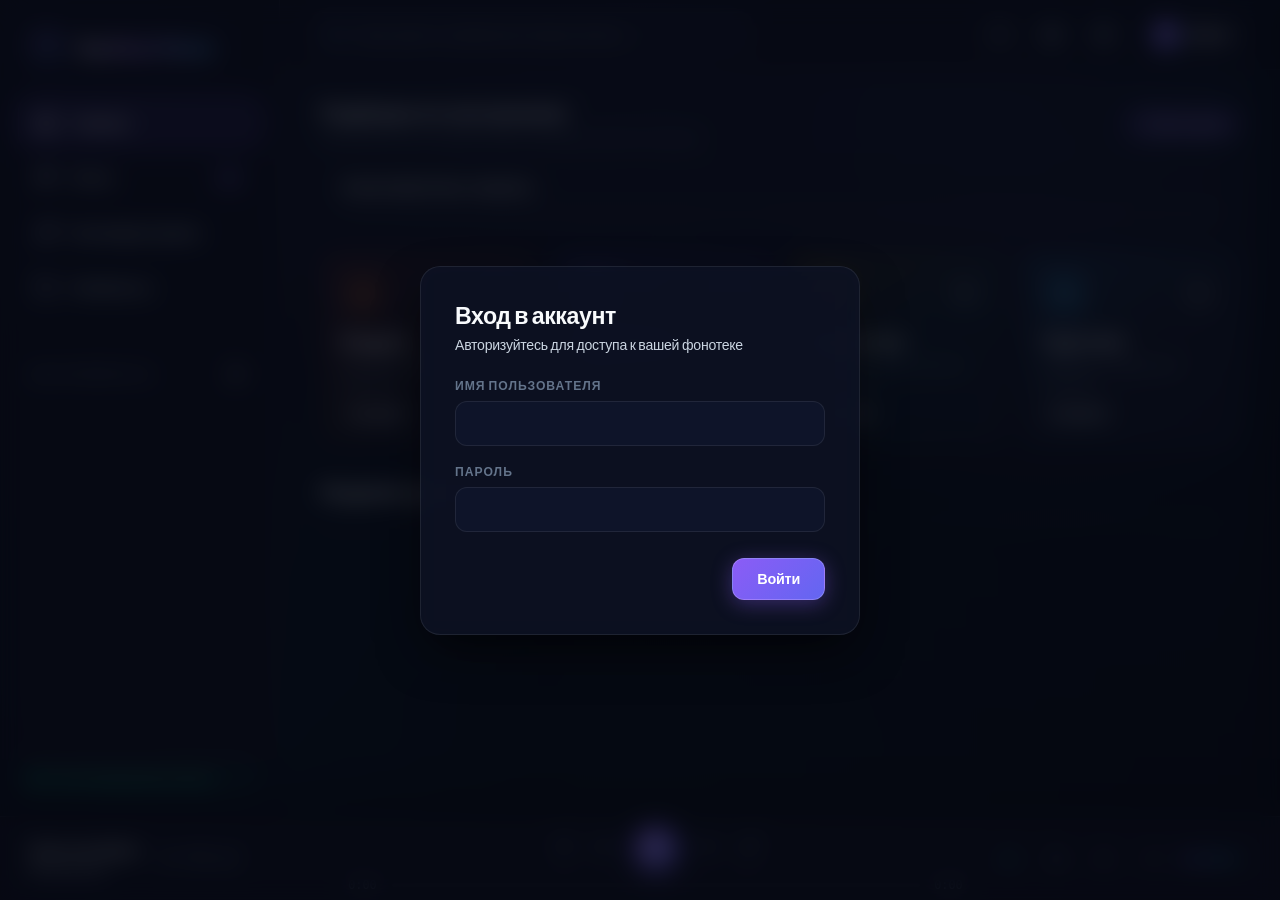
==== frontend/index.html @ d901597f "feat: initial commit for Sentinel Music Server" ====
<!DOCTYPE html>
<html lang="ru">
<head>
  <meta charset="UTF-8">
  <meta name="viewport" content="width=device-width, initial-scale=1.0">
  <title>Sentinel Music — Фонотека и Поток</title>
  <link rel="icon" type="image/svg+xml" href="img/logo.svg">
  
  <!-- Шрифт Outfit и модульные стили Sentinel Design System -->
  <link rel="stylesheet" href="libs/outfit/outfit.css">
  <link rel="stylesheet" href="styles/variables.css">
  <link rel="stylesheet" href="styles/layout.css?v=1.6.1">
  <link rel="stylesheet" href="styles/header.css">
  <link rel="stylesheet" href="styles/sidebar.css?v=1.6.2">
  <link rel="stylesheet" href="styles/stream.css?v=1.6.6">
  <link rel="stylesheet" href="styles/tracklist.css?v=1.6.3">
  <link rel="stylesheet" href="styles/player.css?v=1.6.9">
  <link rel="stylesheet" href="styles/lyrics.css?v=1.6.1">
  <link rel="stylesheet" href="styles/queue.css">
  <link rel="stylesheet" href="styles/modals.css?v=1.6.9">
  <link rel="stylesheet" href="styles/track-versions.css">
  <link rel="stylesheet" href="styles/upload-modal.css">
  <link rel="stylesheet" href="styles/duplicates.css?v=1.6.2">
  <link rel="stylesheet" href="styles/notifications.css">
  <link rel="stylesheet" href="styles/expanded-player.css?v=1.6.9">
  <link rel="stylesheet" href="styles/equalizer.css?v=1.6.8">
  <link rel="stylesheet" href="styles/toast.css">
</head>
<body>

  <!-- Корневая точка монтирования модульного интерфейса Sentinel Music -->
  <div id="app"></div>

  <!-- Модульный загрузчик приложения -->
  <script type="module" src="js/app.js?v=1.6.9"></script>
</body>
</html>
---- frontend/libs/outfit/outfit.css ----
/* latin-ext */
@font-face {
  font-family: 'Outfit';
  font-style: normal;
  font-weight: 300;
  font-display: swap;
  src: url(./fonts/QGYvz_MVcBeNP4NJuktqQ4E.woff2) format('woff2');
  unicode-range: U+0100-02BA, U+02BD-02C5, U+02C7-02CC, U+02CE-02D7, U+02DD-02FF, U+0304, U+0308, U+0329, U+1D00-1DBF, U+1E00-1E9F, U+1EF2-1EFF, U+2020, U+20A0-20AB, U+20AD-20C0, U+2113, U+2C60-2C7F, U+A720-A7FF;
}
/* latin */
@font-face {
  font-family: 'Outfit';
  font-style: normal;
  font-weight: 300;
  font-display: swap;
  src: url(./fonts/QGYvz_MVcBeNP4NJtEtq.woff2) format('woff2');
  unicode-range: U+0000-00FF, U+0131, U+0152-0153, U+02BB-02BC, U+02C6, U+02DA, U+02DC, U+0304, U+0308, U+0329, U+2000-206F, U+20AC, U+2122, U+2191, U+2193, U+2212, U+2215, U+FEFF, U+FFFD;
}
/* latin-ext */
@font-face {
  font-family: 'Outfit';
  font-style: normal;
  font-weight: 400;
  font-display: swap;
  src: url(./fonts/QGYvz_MVcBeNP4NJuktqQ4E.woff2) format('woff2');
  unicode-range: U+0100-02BA, U+02BD-02C5, U+02C7-02CC, U+02CE-02D7, U+02DD-02FF, U+0304, U+0308, U+0329, U+1D00-1DBF, U+1E00-1E9F, U+1EF2-1EFF, U+2020, U+20A0-20AB, U+20AD-20C0, U+2113, U+2C60-2C7F, U+A720-A7FF;
}
/* latin */
@font-face {
  font-family: 'Outfit';
  font-style: normal;
  font-weight: 400;
  font-display: swap;
  src: url(./fonts/QGYvz_MVcBeNP4NJtEtq.woff2) format('woff2');
  unicode-range: U+0000-00FF, U+0131, U+0152-0153, U+02BB-02BC, U+02C6, U+02DA, U+02DC, U+0304, U+0308, U+0329, U+2000-206F, U+20AC, U+2122, U+2191, U+2193, U+2212, U+2215, U+FEFF, U+FFFD;
}
/* latin-ext */
@font-face {
  font-family: 'Outfit';
  font-style: normal;
  font-weight: 500;
  font-display: swap;
  src: url(./fonts/QGYvz_MVcBeNP4NJuktqQ4E.woff2) format('woff2');
  unicode-range: U+0100-02BA, U+02BD-02C5, U+02C7-02CC, U+02CE-02D7, U+02DD-02FF, U+0304, U+0308, U+0329, U+1D00-1DBF, U+1E00-1E9F, U+1EF2-1EFF, U+2020, U+20A0-20AB, U+20AD-20C0, U+2113, U+2C60-2C7F, U+A720-A7FF;
}
/* latin */
@font-face {
  font-family: 'Outfit';
  font-style: normal;
  font-weight: 500;
  font-display: swap;
  src: url(./fonts/QGYvz_MVcBeNP4NJtEtq.woff2) format('woff2');
  unicode-range: U+0000-00FF, U+0131, U+0152-0153, U+02BB-02BC, U+02C6, U+02DA, U+02DC, U+0304, U+0308, U+0329, U+2000-206F, U+20AC, U+2122, U+2191, U+2193, U+2212, U+2215, U+FEFF, U+FFFD;
}
/* latin-ext */
@font-face {
  font-family: 'Outfit';
  font-style: normal;
  font-weight: 600;
  font-display: swap;
  src: url(./fonts/QGYvz_MVcBeNP4NJuktqQ4E.woff2) format('woff2');
  unicode-range: U+0100-02BA, U+02BD-02C5, U+02C7-02CC, U+02CE-02D7, U+02DD-02FF, U+0304, U+0308, U+0329, U+1D00-1DBF, U+1E00-1E9F, U+1EF2-1EFF, U+2020, U+20A0-20AB, U+20AD-20C0, U+2113, U+2C60-2C7F, U+A720-A7FF;
}
/* latin */
@font-face {
  font-family: 'Outfit';
  font-style: normal;
  font-weight: 600;
  font-display: swap;
  src: url(./fonts/QGYvz_MVcBeNP4NJtEtq.woff2) format('woff2');
  unicode-range: U+0000-00FF, U+0131, U+0152-0153, U+02BB-02BC, U+02C6, U+02DA, U+02DC, U+0304, U+0308, U+0329, U+2000-206F, U+20AC, U+2122, U+2191, U+2193, U+2212, U+2215, U+FEFF, U+FFFD;
}
/* latin-ext */
@font-face {
  font-family: 'Outfit';
  font-style: normal;
  font-weight: 700;
  font-display: swap;
  src: url(./fonts/QGYvz_MVcBeNP4NJuktqQ4E.woff2) format('woff2');
  unicode-range: U+0100-02BA, U+02BD-02C5, U+02C7-02CC, U+02CE-02D7, U+02DD-02FF, U+0304, U+0308, U+0329, U+1D00-1DBF, U+1E00-1E9F, U+1EF2-1EFF, U+2020, U+20A0-20AB, U+20AD-20C0, U+2113, U+2C60-2C7F, U+A720-A7FF;
}
/* latin */
@font-face {
  font-family: 'Outfit';
  font-style: normal;
  font-weight: 700;
  font-display: swap;
  src: url(./fonts/QGYvz_MVcBeNP4NJtEtq.woff2) format('woff2');
  unicode-range: U+0000-00FF, U+0131, U+0152-0153, U+02BB-02BC, U+02C6, U+02DA, U+02DC, U+0304, U+0308, U+0329, U+2000-206F, U+20AC, U+2122, U+2191, U+2193, U+2212, U+2215, U+FEFF, U+FFFD;
}
---- frontend/styles/variables.css ----
/* Sentinel Design System (Deep Space Stealth Cyberpunk v2) Tokens */
:root {
  color-scheme: dark;

  /* Основная космическая палитра */
  --bg-main: #060812;
  --bg-sidebar: rgba(10, 13, 26, 0.75);
  --bg-card: rgba(15, 20, 38, 0.55);
  --bg-card-hover: rgba(22, 29, 54, 0.7);
  --bg-player: rgba(10, 13, 26, 0.90);
  --bg-input: rgba(18, 24, 46, 0.65);
  --bg-input-focus: rgba(24, 32, 62, 0.85);
  --bg-glass-overlay: rgba(6, 8, 18, 0.75);

  /* Границы и разделители */
  --border-color: rgba(255, 255, 255, 0.08);
  --border-subtle: rgba(255, 255, 255, 0.04);
  --border-highlight: rgba(139, 92, 246, 0.45);
  --border-cyan: rgba(6, 182, 212, 0.4);
  --border-emerald: rgba(16, 185, 129, 0.4);

  /* Текстовая иерархия */
  --text-primary: #f8fafc;
  --text-secondary: #cbd5e1;
  --text-muted: #64748b;
  --text-dim: #475569;

  /* Неоновые фирменные акценты Sentinel */
  --primary: #8b5cf6;                     /* Электрический неоновый фиолетовый */
  --primary-hover: #a78bfa;
  --primary-active: #7c3aed;
  --primary-glow: rgba(139, 92, 246, 0.35);
  --primary-gradient: linear-gradient(135deg, #8b5cf6 0%, #6366f1 100%);
  --primary-gradient-hover: linear-gradient(135deg, #a78bfa 0%, #818cf8 100%);

  --accent-cyan: #06b6d4;                 /* Неоновый циановый */
  --accent-cyan-hover: #22d3ee;
  --accent-cyan-glow: rgba(6, 182, 212, 0.3);

  --accent-green: #10b981;                /* Изумрудный зеленый */
  --accent-green-hover: #34d399;
  --accent-green-glow: rgba(16, 185, 129, 0.25);

  --accent-rose: #f43f5e;                 /* Яркая неоновая роза */
  --accent-rose-hover: #fb7185;
  --accent-rose-glow: rgba(244, 63, 94, 0.3);

  /* Специфичные акценты для аудио-компонентов */
  --accent-stream-pink: #c084fc;
  --accent-stream-purple: #7c3aed;
  --accent-stream-cyan: #06b6d4;
  --badge-flac: #10b981;
  --like-color: #f43f5e;

  /* Шрифты и типографика */
  --font-family: 'Outfit', -apple-system, BlinkMacSystemFont, 'Segoe UI', Roboto, sans-serif;
  --font-mono: 'JetBrains Mono', 'Fira Code', 'Consolas', monospace;
  --tracking-tighter: -0.035em;
  --tracking-tight: -0.018em;
  --tracking-normal: 0.01em;

  /* Радиусы скругления */
  --radius-xl: 20px;
  --radius-lg: 16px;
  --radius-md: 12px;
  --radius-sm: 8px;
  --radius-pill: 9999px;

  /* Фильтры и эффекты Glassmorphism */
  --blur-glass: blur(8px);
  --blur-modal: blur(12px);

  /* Анимации и переходы */
  --transition-fast: 0.15s cubic-bezier(0.16, 1, 0.3, 1);
  --transition-normal: 0.3s cubic-bezier(0.16, 1, 0.3, 1);
  --transition-premium: 0.5s cubic-bezier(0.16, 1, 0.3, 1);
  --transition-elastic: 0.45s cubic-bezier(0.34, 1.56, 0.64, 1);

  /* Свечения и тени */
  --shadow-glow: 0 0 30px rgba(139, 92, 246, 0.25);
  --shadow-cyan-glow: 0 0 30px rgba(6, 182, 212, 0.2);
  --shadow-card: 0 20px 50px -10px rgba(0, 0, 0, 0.7);
  --shadow-card-hover: 0 24px 60px -12px rgba(139, 92, 246, 0.18);
  --shadow-neon-green: 0 0 22px rgba(16, 185, 129, 0.25);
  --shadow-neon-rose: 0 0 22px rgba(244, 63, 94, 0.25);

  /* Векторная система иконок (SVG Icon Tokens) */
  --icon-size-sm: 14px;
  --icon-size-md: 18px;
  --icon-size-lg: 24px;
}

/* Базовые правила для масштабируемых SVG-иконок */
.svg-icon {
  display: inline-block;
  width: 1.15em;
  height: 1.15em;
  vertical-align: -0.18em;
  stroke-width: 2;
  stroke: currentColor;
  fill: none;
  stroke-linecap: round;
  stroke-linejoin: round;
  flex-shrink: 0;
  transition: transform var(--transition-fast), stroke var(--transition-fast), fill var(--transition-fast);
}

.svg-icon.icon-heartFilled,
.svg-icon.icon-liked {
  fill: var(--accent-rose);
  stroke: var(--accent-rose);
}

.svg-icon.icon-danger {
  color: var(--accent-rose);
}

.svg-icon.icon-success {
  color: var(--accent-green);
}

.svg-icon.icon-spin {
  animation: iconSpin 0.9s linear infinite;
}

@keyframes iconSpin {
  from { transform: rotate(0deg); }
  to   { transform: rotate(360deg); }
}
---- frontend/styles/layout.css ----
/* Sentinel Design System — Макет приложения и базовые стили */
* {
  box-sizing: border-box;
  margin: 0;
  padding: 0;
  font-family: var(--font-family);
  -webkit-font-smoothing: antialiased;
  -moz-osx-font-smoothing: grayscale;
}

body {
  background-color: var(--bg-main);
  background-image: 
    radial-gradient(at 0% 0%, rgba(15, 23, 42, 0.9) 0%, transparent 60%),
    radial-gradient(at 50% 0%, rgba(139, 92, 246, 0.08) 0%, transparent 50%),
    radial-gradient(at 100% 0%, rgba(6, 182, 212, 0.06) 0%, transparent 60%),
    radial-gradient(at 50% 100%, rgba(16, 185, 129, 0.04) 0%, transparent 60%);
  background-attachment: fixed;
  color: var(--text-primary);
  height: 100vh;
  display: flex;
  flex-direction: column;
  overflow: hidden;
  user-select: none;
  position: relative;
}

/* Static subtle background glow pseudo-elements (Zero-animation, high performance) */
body::before {
  content: '';
  position: fixed;
  top: -15%;
  right: -10%;
  width: 700px;
  height: 700px;
  background: radial-gradient(circle, rgba(139, 92, 246, 0.08) 0%, transparent 70%);
  z-index: 0;
  pointer-events: none;
}

body::after {
  content: '';
  position: fixed;
  bottom: -15%;
  left: -10%;
  width: 700px;
  height: 700px;
  background: radial-gradient(circle, rgba(6, 182, 212, 0.06) 0%, transparent 70%);
  z-index: 0;
  pointer-events: none;
}

.app-container {
  display: flex;
  flex: 1;
  height: calc(100vh - 84px);
  overflow: hidden;
  position: relative;
  z-index: 2;
}

/* Главная рабочая область */
.main-view {
  flex: 1;
  display: flex;
  flex-direction: column;
  background: transparent;
  overflow: hidden;
  position: relative;
}

/* Прокручиваемый контент страниц */
.content-scrollable {
  flex: 1;
  overflow-y: auto;
  padding: 30px 40px 40px;
  scroll-behavior: smooth;
}

/* Custom Cyberpunk Scrollbars */
::-webkit-scrollbar {
  width: 6px;
  height: 6px;
}

::-webkit-scrollbar-track {
  background: rgba(6, 8, 18, 0.4);
  border-radius: var(--radius-pill);
}

::-webkit-scrollbar-thumb {
  background: rgba(255, 255, 255, 0.12);
  border-radius: var(--radius-pill);
  transition: background 0.25s ease;
}

::-webkit-scrollbar-thumb:hover {
  background: rgba(139, 92, 246, 0.45);
}
---- frontend/styles/header.css ----
/* Sentinel Design System — Верхняя панель (Header), поиск и профиль */

.top-header {
  height: 70px;
  padding: 0 32px;
  display: flex;
  justify-content: space-between;
  align-items: center;
  border-bottom: 1px solid var(--border-color);
  background: var(--bg-sidebar);
  backdrop-filter: var(--blur-modal);
  -webkit-backdrop-filter: var(--blur-modal);
  z-index: 10;
}

.search-container {
  position: relative;
  width: 440px;
}

.search-input {
  width: 100%;
  padding: 12px 42px 12px 44px;
  background: var(--bg-input);
  border: 1px solid var(--border-color);
  border-radius: var(--radius-md);
  color: var(--text-primary);
  font-size: 0.92rem;
  letter-spacing: var(--tracking-tight);
  outline: none;
  transition: all var(--transition-normal);
}

.search-input:focus {
  background: var(--bg-input-focus);
  border-color: var(--primary);
  box-shadow: 0 0 20px var(--primary-glow);
}

.search-icon {
  position: absolute;
  left: 15px;
  top: 50%;
  transform: translateY(-50%);
  color: var(--text-muted);
  pointer-events: none;
  display: flex;
  align-items: center;
  justify-content: center;
}

.search-clear {
  position: absolute;
  right: 14px;
  top: 50%;
  transform: translateY(-50%);
  background: none;
  border: none;
  color: var(--text-muted);
  cursor: pointer;
  display: flex;
  align-items: center;
  justify-content: center;
  padding: 4px;
  border-radius: var(--radius-sm);
  transition: color var(--transition-fast);
}

.search-clear:hover {
  color: var(--text-primary);
}

/* Профиль и действия в шапке */
.header-actions {
  display: flex;
  align-items: center;
  gap: 14px;
}

.user-badge {
  display: flex;
  align-items: center;
  gap: 10px;
  padding: 7px 16px;
  background: var(--bg-card);
  backdrop-filter: var(--blur-glass);
  -webkit-backdrop-filter: var(--blur-glass);
  border: 1px solid var(--border-color);
  border-radius: var(--radius-pill);
  cursor: pointer;
  font-size: 0.88rem;
  font-weight: 600;
  color: var(--text-primary);
  letter-spacing: var(--tracking-tight);
  transition: all var(--transition-fast);
}

.user-badge:hover {
  background: var(--bg-card-hover);
  border-color: var(--border-highlight);
  box-shadow: 0 0 16px var(--primary-glow);
  transform: translateY(-1px);
}

.user-avatar {
  width: 26px;
  height: 26px;
  border-radius: 50%;
  background: var(--primary-gradient);
  color: #ffffff;
  display: flex;
  align-items: center;
  justify-content: center;
  font-weight: 700;
  font-size: 0.78rem;
  box-shadow: 0 0 12px var(--primary-glow);
}

.settings-btn {
  background: var(--bg-card);
  border: 1px solid var(--border-color);
  border-radius: var(--radius-pill);
  width: 38px;
  height: 38px;
  display: flex;
  align-items: center;
  justify-content: center;
  cursor: pointer;
  color: var(--text-secondary);
  transition: all var(--transition-fast);
}

.settings-btn:hover {
  background: var(--bg-card-hover);
  color: #fff;
  border-color: var(--border-highlight);
  box-shadow: 0 0 16px var(--primary-glow);
  transform: translateY(-1px);
}

.settings-btn.active {
  color: #1db954;
  border-color: rgba(29, 185, 84, 0.45);
  box-shadow: 0 0 12px rgba(29, 185, 84, 0.35);
}
---- frontend/styles/sidebar.css ----
/* Sentinel Design System — Боковая панель навигации */
.sidebar {
  width: 280px;
  background: var(--bg-sidebar);
  border-right: 1px solid var(--border-color);
  backdrop-filter: var(--blur-modal);
  -webkit-backdrop-filter: var(--blur-modal);
  display: flex;
  flex-direction: column;
  padding: 28px 18px 20px;
  user-select: none;
  position: relative;
  z-index: 10;
}

.sidebar::before {
  content: '';
  position: absolute;
  top: 0;
  right: 0;
  width: 1px;
  height: 100%;
  background: linear-gradient(to bottom, transparent 0%, var(--border-highlight) 35%, var(--border-cyan) 70%, transparent 100%);
  opacity: 0.6;
  pointer-events: none;
}

/* Логотип Sentinel */
.brand-logo {
  display: flex;
  align-items: center;
  gap: 12px;
  padding: 0 10px 32px;
  cursor: pointer;
}

.brand-logo-img {
  width: 38px;
  height: 38px;
  filter: drop-shadow(0 2px 10px rgba(124, 58, 237, 0.45));
  transition: transform var(--transition-elastic);
}

.brand-logo:hover .brand-logo-img {
  transform: rotate(12deg) scale(1.08);
}

.brand-title {
  font-size: 1.25rem;
  font-weight: 800;
  letter-spacing: 0.5px;
  background: linear-gradient(
    90deg,
    #ffffff 0%,
    #c084fc 40%,
    #38bdf8 100%
  );
  color: transparent !important;
  -webkit-background-clip: text !important;
  background-clip: text !important;
  -webkit-text-fill-color: transparent !important;
  filter: drop-shadow(0 0 12px rgba(139, 92, 246, 0.4));
  display: inline-block;
}

.brand-title span {
  font-weight: 700;
}

/* Навигационное меню */
.nav-group {
  display: flex;
  flex-direction: column;
  gap: 6px;
}

.nav-item {
  display: flex;
  align-items: center;
  gap: 14px;
  padding: 12px 16px;
  border-radius: var(--radius-md);
  color: var(--text-secondary);
  font-size: 0.93rem;
  font-weight: 600;
  cursor: pointer;
  transition: all var(--transition-fast);
  text-decoration: none;
  position: relative;
  letter-spacing: var(--tracking-tight);
  border: 1px solid transparent;
}

.nav-item:hover {
  color: var(--text-primary);
  background-color: rgba(255, 255, 255, 0.04);
  border-color: var(--border-subtle);
  transform: translateX(2px);
}

.nav-item.active {
  color: #ffffff;
  background: rgba(139, 92, 246, 0.16);
  border: 1px solid var(--border-highlight);
  box-shadow: 0 0 16px rgba(139, 92, 246, 0.22);
  font-weight: 700;
}

.nav-icon {
  font-size: 1.15rem;
  width: 22px;
  text-align: center;
  filter: drop-shadow(0 0 8px rgba(139, 92, 246, 0.25));
}

.nav-badge {
  margin-left: auto;
  font-size: 0.70rem;
  font-weight: 700;
  padding: 2px 8px;
  border-radius: var(--radius-pill);
  background: rgba(139, 92, 246, 0.18);
  color: var(--primary-hover);
  border: 1px solid rgba(139, 92, 246, 0.3);
  letter-spacing: 0.5px;
}

.nav-item.active .nav-badge {
  background: var(--primary);
  color: #ffffff;
  box-shadow: 0 0 10px var(--primary-glow);
}

.sidebar-divider {
  height: 1px;
  background: linear-gradient(90deg, transparent, var(--border-color), transparent);
  margin: 22px 8px;
}

/* Секция плейлистов */
.playlists-header {
  display: flex;
  justify-content: space-between;
  align-items: center;
  padding: 4px 12px 10px;
  font-size: 0.75rem;
  font-weight: 700;
  text-transform: uppercase;
  letter-spacing: 1.2px;
  color: var(--text-muted);
}

.btn-add-playlist {
  background: rgba(255, 255, 255, 0.05);
  border: 1px solid var(--border-subtle);
  color: var(--text-secondary);
  cursor: pointer;
  font-size: 1.1rem;
  display: flex;
  align-items: center;
  justify-content: center;
  width: 26px;
  height: 26px;
  border-radius: var(--radius-sm);
  transition: all var(--transition-fast);
}

.btn-add-playlist:hover {
  color: #fff;
  background: var(--primary);
  border-color: var(--primary);
  box-shadow: 0 0 12px var(--primary-glow);
  transform: scale(1.05);
}

.sidebar-playlists-list {
  flex: 1;
  overflow-y: auto;
  display: flex;
  flex-direction: column;
  gap: 3px;
}

.playlist-nav-item {
  padding: 9px 14px;
  font-size: 0.88rem;
  color: var(--text-secondary);
  border-radius: var(--radius-sm);
  cursor: pointer;
  white-space: nowrap;
  overflow: hidden;
  text-overflow: ellipsis;
  letter-spacing: var(--tracking-tight);
  transition: all var(--transition-fast);
  border: 1px solid transparent;
}

.playlist-nav-item:hover {
  color: var(--text-primary);
  background: rgba(255, 255, 255, 0.035);
  border-color: var(--border-subtle);
}

.playlist-nav-item.active {
  color: var(--accent-cyan);
  font-weight: 600;
  background: rgba(6, 182, 212, 0.12);
  border-color: var(--border-cyan);
  box-shadow: 0 0 12px var(--accent-cyan-glow);
}

/* Футер сайдбара с индикатором Watchdog */
.sidebar-footer {
  margin-top: auto;
  padding-top: 16px;
  border-top: 1px solid var(--border-color);
}

.watcher-status-pill {
  display: flex;
  align-items: center;
  gap: 10px;
  padding: 8px 14px;
  background: rgba(16, 185, 129, 0.08);
  border: 1px solid rgba(16, 185, 129, 0.22);
  border-radius: var(--radius-pill);
  font-size: 0.78rem;
  font-weight: 600;
  color: var(--accent-green);
  letter-spacing: var(--tracking-tight);
}

.status-dot {
  width: 8px;
  height: 8px;
  border-radius: 50%;
  background: var(--accent-green);
  box-shadow: 0 0 10px var(--accent-green);
}
---- frontend/styles/stream.css ----
/* Sentinel Design System — Фирменный виджет и экран «Поток» */
.stream-hero-card {
  background: linear-gradient(135deg, rgba(139, 92, 246, 0.16) 0%, rgba(10, 14, 28, 0.75) 50%, rgba(6, 182, 212, 0.12) 100%);
  border: 1px solid var(--border-color);
  backdrop-filter: var(--blur-glass);
  -webkit-backdrop-filter: var(--blur-glass);
  border-radius: var(--radius-xl);
  padding: 48px 32px;
  display: flex;
  flex-direction: column;
  align-items: center;
  text-align: center;
  position: relative;
  overflow: hidden;
  margin-bottom: 36px;
  box-shadow: var(--shadow-card);
  transition: border-color var(--transition-normal), box-shadow var(--transition-normal);
}

.stream-hero-card:hover {
  border-color: var(--border-color);
  box-shadow: var(--shadow-card);
}

/* Фоновые частицы и статичное свечение */
.stream-hero-card::before {
  content: '';
  position: absolute;
  top: -50%;
  left: -50%;
  width: 200%;
  height: 200%;
  background: radial-gradient(circle at 50% 50%, rgba(139, 92, 246, 0.14), rgba(6, 182, 212, 0.05) 40%, transparent 65%);
  pointer-events: none;
}

/* Статичная сфера Потока (0% CPU, высокая производительность) */
.stream-orb-container {
  position: relative;
  width: 200px;
  height: 200px;
  margin-bottom: 28px;
  cursor: pointer;
  z-index: 2;
}

.stream-orb {
  width: 100%;
  height: 100%;
  border-radius: 50%;
  background: radial-gradient(circle at 35% 32%, #38bdf8 0%, #818cf8 35%, #7c3aed 70%, #4c1d95 100%);
  box-shadow: 0 10px 40px rgba(139, 92, 246, 0.45), 0 0 30px rgba(6, 182, 212, 0.25), inset 0 0 25px rgba(255, 255, 255, 0.4);
  transition: transform var(--transition-normal), box-shadow var(--transition-normal);
}

.stream-orb-container:hover .stream-orb {
  transform: scale(1.05);
  box-shadow: 0 14px 50px rgba(139, 92, 246, 0.6), 0 0 40px rgba(6, 182, 212, 0.4);
}

.stream-orb.playing {
  box-shadow: 0 16px 60px rgba(139, 92, 246, 0.7), 0 0 45px rgba(6, 182, 212, 0.5), inset 0 0 30px rgba(255, 255, 255, 0.5);
}

/* Центральная кнопка Play/Pause внутри сферы */
.stream-orb-btn {
  position: absolute;
  top: 50%;
  left: 50%;
  transform: translate(-50%, -50%);
  width: 74px;
  height: 74px;
  border-radius: 50%;
  background: rgba(6, 8, 18, 0.75);
  backdrop-filter: var(--blur-modal);
  -webkit-backdrop-filter: var(--blur-modal);
  border: 2px solid var(--border-highlight);
  color: #ffffff;
  font-size: 1.8rem;
  display: flex;
  align-items: center;
  justify-content: center;
  cursor: pointer;
  transition: all var(--transition-fast);
  z-index: 3;
  box-shadow: 0 0 20px rgba(139, 92, 246, 0.4);
}

.stream-orb-container:hover .stream-orb-btn {
  background: rgba(10, 13, 26, 0.95);
  border-color: #ffffff;
  transform: translate(-50%, -50%) scale(1.1);
  box-shadow: 0 0 30px var(--primary-glow);
}

/* Информация о текущем треке в Потоке */
.stream-title {
  font-size: 1.75rem;
  font-weight: 800;
  margin-bottom: 6px;
  letter-spacing: var(--tracking-tight);
}

.stream-artist {
  font-size: 1rem;
  color: var(--text-secondary);
  margin-bottom: 26px;
  max-width: 520px;
  letter-spacing: var(--tracking-tight);
}

/* Чипы фильтрации настроения (Mood Chips) */
.stream-mood-chips {
  display: flex;
  gap: 10px;
  flex-wrap: wrap;
  justify-content: center;
  z-index: 2;
}

.mood-chip {
  padding: 8px 18px;
  border-radius: var(--radius-pill);
  background: var(--bg-card);
  backdrop-filter: var(--blur-glass);
  -webkit-backdrop-filter: var(--blur-glass);
  border: 1px solid var(--border-color);
  color: var(--text-secondary);
  font-size: 0.86rem;
  font-weight: 600;
  cursor: pointer;
  letter-spacing: var(--tracking-tight);
  transition: all var(--transition-fast);
}

.mood-chip:hover {
  background: var(--bg-card-hover);
  color: #ffffff;
  border-color: var(--border-highlight);
  transform: translateY(-2px);
  box-shadow: 0 4px 16px rgba(139, 92, 246, 0.2);
}

.mood-chip.active {
  background: var(--primary-gradient);
  color: #ffffff;
  border-color: rgba(255, 255, 255, 0.2);
  font-weight: 700;
  box-shadow: 0 4px 20px var(--primary-glow);
  transform: translateY(-1px);
}

/* Строка настройки частоты новых треков (Discovery Frequency) */
.stream-discovery-row {
  display: flex;
  align-items: center;
  justify-content: center;
  gap: 12px;
  flex-wrap: wrap;
  margin-top: 20px;
  z-index: 2;
}

.stream-control-label {
  font-size: 0.85rem;
  font-weight: 600;
  color: var(--text-muted);
  text-transform: uppercase;
  letter-spacing: 0.05em;
}

.discovery-chips {
  display: flex;
  gap: 8px;
  flex-wrap: wrap;
  justify-content: center;
}

.discovery-chip {
  padding: 6px 14px;
  border-radius: var(--radius-pill);
  background: rgba(255, 255, 255, 0.04);
  border: 1px solid rgba(255, 255, 255, 0.08);
  color: var(--text-secondary);
  font-size: 0.82rem;
  font-weight: 500;
  cursor: pointer;
  transition: all var(--transition-fast);
}

.discovery-chip:hover {
  background: rgba(255, 255, 255, 0.09);
  color: #ffffff;
  border-color: rgba(139, 92, 246, 0.3);
}

.discovery-chip.active {
  background: rgba(139, 92, 246, 0.25);
  border-color: var(--primary-accent);
  color: #ffffff;
  font-weight: 600;
  box-shadow: 0 2px 10px rgba(139, 92, 246, 0.3);
}

/* Баннер статуса психоакустической аналитики */
.stream-analytics-banner {
  margin: 0 0 20px 0;
  width: 100%;
  max-width: 100%;
  background: var(--bg-card);
  border: 1px solid var(--border-color);
  border-radius: var(--radius-md);
  padding: 14px 20px;
  text-align: left;
  z-index: 2;
  box-shadow: 0 4px 16px rgba(0, 0, 0, 0.2);
}

.analytics-info {
  display: flex;
  flex-direction: column;
  gap: 6px;
  margin-bottom: 10px;
}

.analytics-title-row {
  display: flex;
  align-items: center;
  justify-content: space-between;
  gap: 12px;
  font-size: 0.88rem;
  font-weight: 600;
  color: var(--text-primary);
}

.analytics-moods {
  font-size: 0.82rem;
  color: var(--text-secondary);
  font-weight: 500;
}

.btn-analytics-action {
  padding: 4px 12px;
  border-radius: var(--radius-sm);
  background: var(--primary-gradient);
  border: none;
  color: #ffffff;
  font-size: 0.78rem;
  font-weight: 600;
  cursor: pointer;
  transition: all var(--transition-fast);
  white-space: nowrap;
}

.btn-analytics-action:hover {
  opacity: 0.9;
  transform: translateY(-1px);
}

.analytics-progress-bar {
  width: 100%;
  height: 4px;
  background: rgba(255, 255, 255, 0.08);
  border-radius: 2px;
  overflow: hidden;
}

.analytics-progress-fill {
  height: 100%;
  background: var(--primary-gradient);
  transition: width 0.4s ease;
}

.analytics-live-badge {
  display: inline-flex;
  align-items: center;
  gap: 6px;
  padding: 2px 8px;
  border-radius: var(--radius-pill);
  background: rgba(139, 92, 246, 0.2);
  border: 1px solid rgba(139, 92, 246, 0.4);
  font-size: 0.72rem;
  font-weight: 700;
  color: #c084fc;
  letter-spacing: 0.05em;
}

.pulse-dot {
  width: 6px;
  height: 6px;
  border-radius: 50%;
  background: #a855f7;
  box-shadow: 0 0 6px rgba(168, 85, 247, 0.7);
}

/* ==========================================================================
   Sentinel Music — Редизайн экрана «Поток» (Adaptive Personal Stream 2.0)
   ========================================================================== */

#viewStream,
.view-stream-container {
  position: relative;
  min-height: calc(100vh - 140px);
  display: flex;
  flex-direction: column;
  align-items: center;
  justify-content: center;
  width: 100%;
  margin: 0 auto;
  padding: 30px 24px 60px;
  overflow: hidden;
  border-radius: var(--radius-xl);
  user-select: none;
}

/* 1. Атмосферная статичная аура фона (Высокая производительность, 0% CPU) */
.stream-ambient-glow {
  position: absolute;
  inset: 0;
  pointer-events: none;
  overflow: hidden;
  z-index: 0;
  background: radial-gradient(circle at 50% 32%, rgba(124, 58, 237, 0.16) 0%, rgba(6, 182, 212, 0.08) 35%, transparent 65%);
  transition: background 0.6s ease;
}

.aurora-blob {
  display: none !important;
}

/* Статичные палитры ауры под выбранное настроение */
.view-stream-container[data-mood="energy"] .stream-ambient-glow {
  background: radial-gradient(circle at 50% 32%, rgba(249, 115, 22, 0.18) 0%, rgba(236, 72, 153, 0.10) 35%, transparent 65%);
}

.view-stream-container[data-mood="chill"] .stream-ambient-glow {
  background: radial-gradient(circle at 50% 32%, rgba(13, 148, 136, 0.18) 0%, rgba(99, 102, 241, 0.10) 35%, transparent 65%);
}

.view-stream-container[data-mood="happy"] .stream-ambient-glow {
  background: radial-gradient(circle at 50% 32%, rgba(234, 179, 8, 0.18) 0%, rgba(6, 182, 212, 0.10) 35%, transparent 65%);
}

.view-stream-container[data-mood="sad"] .stream-ambient-glow {
  background: radial-gradient(circle at 50% 32%, rgba(71, 85, 105, 0.22) 0%, rgba(109, 40, 217, 0.10) 35%, transparent 65%);
}

/* 2. Контент сцены */
.stream-stage-content {
  position: relative;
  z-index: 2;
  display: flex;
  flex-direction: column;
  align-items: center;
  text-align: center;
  width: 100% !important;
  max-width: 820px;
  margin: 0 auto !important;
}

/* Верхний бейдж статуса */
.stream-header-badge {
  display: inline-flex;
  align-items: center;
  gap: 8px;
  padding: 6px 16px;
  border-radius: var(--radius-pill);
  background: rgba(139, 92, 246, 0.14);
  border: 1px solid rgba(139, 92, 246, 0.32);
  margin-bottom: 20px;
  box-shadow: 0 0 20px rgba(139, 92, 246, 0.2);
  backdrop-filter: blur(16px);
  -webkit-backdrop-filter: blur(16px);
}

.stream-badge-pulse {
  width: 8px;
  height: 8px;
  border-radius: 50%;
  background: #38bdf8;
  box-shadow: 0 0 10px #38bdf8;
}

.stream-badge-text {
  font-size: 0.76rem;
  font-weight: 700;
  letter-spacing: 0.12em;
  color: #f1f5f9;
  text-transform: uppercase;
}

/* 3. Центральная 3D-плазменная сфера Потока */
.stream-orb-stage {
  position: relative;
  width: 320px;
  height: 320px;
  display: flex;
  align-items: center;
  justify-content: center;
  margin: 10px auto 24px !important;
}

/* Эхо-кольца отключены для максимальной производительности (0% GPU) */
.stream-echo-ring {
  display: none !important;
}

.stream-orb-wrapper {
  position: relative;
  width: 240px;
  height: 240px;
  cursor: pointer;
  display: flex;
  align-items: center;
  justify-content: center;
  transition: transform 0.25s ease;
  z-index: 3;
}

.stream-orb-wrapper:hover {
  transform: scale(1.04);
}

.stream-orb-halo {
  position: absolute;
  inset: -20px;
  border-radius: 50%;
  background: radial-gradient(circle, rgba(139, 92, 246, 0.35) 0%, rgba(6, 182, 212, 0.2) 45%, transparent 70%);
  opacity: 0.65;
  transition: opacity 0.3s ease, transform 0.3s ease;
  pointer-events: none;
}

.stream-orb-stage.playing .stream-orb-halo {
  opacity: 0.95;
  transform: scale(1.08);
  background: radial-gradient(circle, rgba(56, 189, 248, 0.45) 0%, rgba(139, 92, 246, 0.35) 45%, transparent 72%);
}

/* Статичная 3D сфера Потока (0% CPU, высокая производительность) */
.stream-orb-core {
  position: absolute;
  inset: 0;
  border-radius: 50%;
  background: radial-gradient(circle at 35% 32%, #38bdf8 0%, #818cf8 35%, #7c3aed 70%, #4c1d95 100%);
  box-shadow:
    inset 0 0 35px rgba(255, 255, 255, 0.4),
    0 14px 44px rgba(124, 58, 237, 0.45),
    0 4px 18px rgba(6, 182, 212, 0.35);
  transition: box-shadow 0.3s ease;
  overflow: hidden;
}

.stream-orb-stage.playing .stream-orb-core {
  box-shadow:
    inset 0 0 45px rgba(255, 255, 255, 0.55),
    0 18px 56px rgba(124, 58, 237, 0.65),
    0 0 70px rgba(56, 189, 248, 0.45);
}

.stream-orb-specular {
  position: absolute;
  top: 7%;
  left: 12%;
  width: 52%;
  height: 28%;
  border-radius: 50%;
  background: linear-gradient(180deg, rgba(255, 255, 255, 0.65) 0%, rgba(255, 255, 255, 0) 100%);
  filter: blur(2px);
  transform: rotate(-28deg);
  pointer-events: none;
}

/* Центральная стеклянная кнопка Play/Pause */
.stream-orb-glass-btn {
  position: absolute;
  width: 92px;
  height: 92px;
  border-radius: 50%;
  background: rgba(10, 14, 28, 0.72);
  backdrop-filter: blur(24px);
  -webkit-backdrop-filter: blur(24px);
  border: 2px solid rgba(255, 255, 255, 0.28);
  color: #ffffff;
  display: flex;
  align-items: center;
  justify-content: center;
  cursor: pointer;
  box-shadow: 0 10px 32px rgba(0, 0, 0, 0.55), inset 0 1px 1px rgba(255, 255, 255, 0.35);
  transition: all 0.25s cubic-bezier(0.34, 1.56, 0.64, 1);
  z-index: 4;
}

.stream-orb-wrapper:hover .stream-orb-glass-btn {
  background: rgba(15, 23, 42, 0.92);
  border-color: rgba(255, 255, 255, 0.65);
  transform: scale(1.1);
  box-shadow: 0 14px 40px rgba(0, 0, 0, 0.65), 0 0 30px rgba(56, 189, 248, 0.45);
}

.stream-orb-glass-btn:active {
  transform: scale(0.95);
}

.stream-btn-icon {
  display: flex;
  align-items: center;
  justify-content: center;
  transition: transform 0.2s ease;
}

.stream-orb-wrapper:hover .stream-btn-icon {
  transform: scale(1.08);
}

/* 4. Заголовок и описание */
.stream-hero-title {
  font-size: 2.5rem;
  font-weight: 800;
  letter-spacing: -0.035em;
  margin: 0 0 10px;
  line-height: 1.1;
}

.stream-title-gradient {
  background: linear-gradient(135deg, #ffffff 0%, #f1f5f9 40%, #c084fc 75%, #38bdf8 100%);
  -webkit-background-clip: text;
  -webkit-text-fill-color: transparent;
}

.stream-hero-subtitle {
  font-size: 1.05rem;
  color: var(--text-secondary, #cbd5e1);
  max-width: 540px;
  margin: 0 auto 28px;
  line-height: 1.5;
  font-weight: 400;
}

/* 5. Карточка играющего трека внутри Потока */
.stream-now-playing {
  background: rgba(15, 23, 42, 0.65);
  backdrop-filter: blur(20px);
  -webkit-backdrop-filter: blur(20px);
  border: 1px solid rgba(255, 255, 255, 0.12);
  border-radius: var(--radius-lg, 18px);
  padding: 10px 18px;
  display: flex;
  align-items: center;
  gap: 14px;
  margin: 0 auto 28px;
  max-width: 520px;
  width: 100%;
  box-shadow: 0 12px 36px rgba(0, 0, 0, 0.35);
  transition: all 0.3s ease;
}

.stream-now-playing:hover {
  background: rgba(22, 32, 58, 0.75);
  border-color: rgba(255, 255, 255, 0.2);
  box-shadow: 0 16px 44px rgba(0, 0, 0, 0.45);
}

.stream-np-cover-wrap {
  position: relative;
  width: 44px;
  height: 44px;
  border-radius: 10px;
  overflow: hidden;
  background: rgba(255, 255, 255, 0.05);
  flex-shrink: 0;
  display: flex;
  align-items: center;
  justify-content: center;
}

.stream-np-cover {
  width: 100%;
  height: 100%;
  object-fit: cover;
}

.stream-np-placeholder {
  color: var(--text-muted);
  display: flex;
  align-items: center;
  justify-content: center;
}

.stream-np-eq {
  position: absolute;
  inset: 0;
  background: rgba(0, 0, 0, 0.5);
  display: none;
  align-items: center;
  justify-content: center;
  gap: 3px;
}

.stream-np-eq.active {
  display: flex;
}

.eq-bar {
  width: 3px;
  height: 14px;
  background: #38bdf8;
  border-radius: 2px;
}

.eq-bar:nth-child(2) { height: 18px; background: #818cf8; }
.eq-bar:nth-child(3) { height: 10px; background: #c084fc; }

.stream-np-info {
  flex: 1;
  text-align: left;
  overflow: hidden;
}

.stream-np-title {
  font-size: 0.95rem;
  font-weight: 700;
  color: #ffffff;
  white-space: nowrap;
  overflow: hidden;
  text-overflow: ellipsis;
  margin-bottom: 2px;
}

.stream-np-artist {
  font-size: 0.82rem;
  color: var(--text-secondary);
  white-space: nowrap;
  overflow: hidden;
  text-overflow: ellipsis;
}

.stream-np-actions {
  display: flex;
  align-items: center;
  gap: 6px;
}

.stream-np-btn {
  width: 34px;
  height: 34px;
  border-radius: 50%;
  background: rgba(255, 255, 255, 0.06);
  border: 1px solid rgba(255, 255, 255, 0.1);
  color: var(--text-secondary);
  display: flex;
  align-items: center;
  justify-content: center;
  cursor: pointer;
  transition: all var(--transition-fast);
}

.stream-np-btn:hover {
  background: rgba(255, 255, 255, 0.14);
  color: #ffffff;
  border-color: rgba(255, 255, 255, 0.25);
  transform: scale(1.08);
}

.stream-np-btn.btn-np-like.liked {
  color: #f43f5e;
  background: rgba(244, 63, 94, 0.18);
  border-color: rgba(244, 63, 94, 0.4);
}

/* 6. Стеклянная док-панель управления Потоком */
.stream-controls-dock {
  background: rgba(13, 17, 34, 0.72);
  backdrop-filter: blur(24px);
  -webkit-backdrop-filter: blur(24px);
  border: 1px solid rgba(255, 255, 255, 0.11);
  border-radius: 24px;
  padding: 24px 28px;
  max-width: 780px;
  width: 100%;
  margin: 0 auto;
  box-shadow: 0 24px 60px rgba(0, 0, 0, 0.45), inset 0 1px 0 rgba(255, 255, 255, 0.1);
  display: flex;
  flex-direction: column;
  gap: 20px;
}

.stream-dock-section {
  display: flex;
  flex-direction: column;
  gap: 10px;
}

.stream-section-header {
  display: flex;
  align-items: center;
  justify-content: center;
}

.stream-section-caption {
  font-size: 0.72rem;
  font-weight: 700;
  letter-spacing: 0.12em;
  color: #64748b;
  text-transform: uppercase;
}

.stream-dock-divider {
  width: 100%;
  height: 1px;
  background: linear-gradient(90deg, transparent 0%, rgba(255, 255, 255, 0.08) 50%, transparent 100%);
}

/* Чипы настроения */
.stream-mood-chips {
  display: flex;
  gap: 10px;
  flex-wrap: wrap;
  justify-content: center;
}

.stream-mood-chip {
  padding: 10px 20px;
  border-radius: var(--radius-pill);
  background: rgba(255, 255, 255, 0.04);
  backdrop-filter: blur(12px);
  border: 1px solid rgba(255, 255, 255, 0.08);
  color: #cbd5e1;
  font-size: 0.88rem;
  font-weight: 600;
  cursor: pointer;
  letter-spacing: var(--tracking-tight);
  display: inline-flex;
  align-items: center;
  gap: 8px;
  transition: all 0.22s cubic-bezier(0.16, 1, 0.3, 1);
}

.stream-mood-chip:hover {
  background: rgba(255, 255, 255, 0.09);
  color: #ffffff;
  border-color: rgba(255, 255, 255, 0.2);
  transform: translateY(-2px);
  box-shadow: 0 6px 20px rgba(0, 0, 0, 0.25);
}

.mood-icon-wrap {
  display: inline-flex;
  align-items: center;
  justify-content: center;
  transition: transform 0.2s ease;
}

.stream-mood-chip:hover .mood-icon-wrap {
  transform: scale(1.15);
}

/* Индивидуальные стили активных чипов настроения */
.stream-mood-chip.active {
  color: #ffffff;
  font-weight: 700;
  transform: translateY(-2px);
}

.stream-mood-chip[data-mood="default"].active {
  background: linear-gradient(135deg, #7c3aed 0%, #3b82f6 100%);
  border-color: rgba(255, 255, 255, 0.3);
  box-shadow: 0 4px 22px rgba(124, 58, 237, 0.5);
}

.stream-mood-chip[data-mood="energy"].active {
  background: linear-gradient(135deg, #f97316 0%, #ec4899 100%);
  border-color: rgba(255, 255, 255, 0.3);
  box-shadow: 0 4px 22px rgba(249, 115, 22, 0.5);
}

.stream-mood-chip[data-mood="chill"].active {
  background: linear-gradient(135deg, #0d9488 0%, #6366f1 100%);
  border-color: rgba(255, 255, 255, 0.3);
  box-shadow: 0 4px 22px rgba(13, 148, 136, 0.5);
}

.stream-mood-chip[data-mood="happy"].active {
  background: linear-gradient(135deg, #eab308 0%, #06b6d4 100%);
  border-color: rgba(255, 255, 255, 0.3);
  box-shadow: 0 4px 22px rgba(234, 179, 8, 0.5);
}

.stream-mood-chip[data-mood="sad"].active {
  background: linear-gradient(135deg, #475569 0%, #6366f1 100%);
  border-color: rgba(255, 255, 255, 0.3);
  box-shadow: 0 4px 22px rgba(99, 102, 241, 0.5);
}

/* Селектор частоты открытий (Discovery Frequency) */
.stream-discovery-chips {
  display: flex;
  gap: 8px;
  flex-wrap: wrap;
  justify-content: center;
}

.stream-discovery-chip {
  padding: 8px 16px;
  border-radius: var(--radius-pill);
  background: rgba(255, 255, 255, 0.035);
  border: 1px solid rgba(255, 255, 255, 0.07);
  color: var(--text-secondary);
  font-size: 0.82rem;
  font-weight: 500;
  cursor: pointer;
  display: inline-flex;
  align-items: center;
  gap: 6px;
  transition: all 0.2s cubic-bezier(0.16, 1, 0.3, 1);
}

.chip-tag {
  font-size: 0.72rem;
  padding: 1px 6px;
  border-radius: 6px;
  background: rgba(255, 255, 255, 0.06);
  color: #64748b;
  font-weight: 600;
  transition: all 0.2s ease;
}

.stream-discovery-chip:hover {
  background: rgba(255, 255, 255, 0.08);
  color: #ffffff;
  border-color: rgba(56, 189, 248, 0.3);
  transform: translateY(-1px);
}

.stream-discovery-chip:hover .chip-tag {
  color: #cbd5e1;
}

.stream-discovery-chip.active {
  background: rgba(56, 189, 248, 0.16);
  border-color: rgba(56, 189, 248, 0.45);
  color: #38bdf8;
  font-weight: 600;
  box-shadow: 0 3px 14px rgba(56, 189, 248, 0.25);
  transform: translateY(-1px);
}

.stream-discovery-chip.active .chip-tag {
  background: rgba(56, 189, 248, 0.25);
  color: #e0f2fe;
}

/* ==============================================================================
   Подборки по настроению в коллекции треков (Home Mood Collections)
   ============================================================================== */
.mood-collections-section {
  margin-bottom: 32px;
}

.mood-section-header {
  display: flex;
  align-items: center;
  justify-content: space-between;
  margin-bottom: 16px;
  flex-wrap: wrap;
  gap: 12px;
}

.mood-section-title {
  font-size: 1.25rem;
  font-weight: 800;
  color: var(--text-primary);
  margin: 0;
  letter-spacing: -0.01em;
}

.mood-section-subtitle {
  font-size: 0.85rem;
  color: var(--text-muted);
  margin: 4px 0 0 0;
}

.mood-all-chip {
  padding: 6px 14px;
  border-radius: var(--radius-pill);
  background: rgba(255, 255, 255, 0.05);
  border: 1px solid rgba(255, 255, 255, 0.1);
  color: var(--text-secondary);
  font-size: 0.82rem;
  font-weight: 600;
  cursor: pointer;
  display: inline-flex;
  align-items: center;
  gap: 6px;
  transition: all var(--transition-fast);
}

.mood-all-chip:hover {
  background: rgba(255, 255, 255, 0.1);
  color: #ffffff;
  border-color: rgba(255, 255, 255, 0.2);
}

.mood-all-chip.active {
  background: rgba(139, 92, 246, 0.18);
  border-color: rgba(139, 92, 246, 0.5);
  color: #c4b5fd;
  box-shadow: 0 0 12px rgba(139, 92, 246, 0.25);
}

.mood-cards-grid {
  display: grid;
  grid-template-columns: repeat(auto-fit, minmax(210px, 1fr));
  gap: 16px;
}

.mood-collection-card {
  position: relative;
  background: var(--bg-card);
  border: 1px solid var(--border-color);
  border-radius: var(--radius-lg);
  padding: 20px;
  cursor: pointer;
  overflow: hidden;
  display: flex;
  flex-direction: column;
  justify-content: space-between;
  min-height: 140px;
  transition: transform var(--transition-normal), border-color var(--transition-normal), box-shadow var(--transition-normal), background var(--transition-normal);
  user-select: none;
}

.mood-collection-card:hover {
  transform: translateY(-4px);
}

.mood-collection-card.active {
  transform: translateY(-2px);
}

/* Градиентные подсветки и ауры для каждого настроения */
.mood-card-energy {
  background: linear-gradient(145deg, rgba(239, 68, 68, 0.12) 0%, rgba(249, 115, 22, 0.06) 50%, rgba(15, 23, 42, 0.6) 100%);
  border-color: rgba(249, 115, 22, 0.2);
}
.mood-card-energy:hover, .mood-card-energy.active {
  border-color: rgba(249, 115, 22, 0.55);
  box-shadow: 0 10px 24px rgba(249, 115, 22, 0.2), 0 0 16px rgba(239, 68, 68, 0.15);
}
.mood-card-energy .mood-badge-icon {
  background: rgba(249, 115, 22, 0.15);
  color: #fb923c;
  border: 1px solid rgba(249, 115, 22, 0.3);
}
.mood-card-energy .mood-quick-play-btn:hover {
  background: #f97316;
  border-color: #fb923c;
  box-shadow: 0 0 16px rgba(249, 115, 22, 0.6);
}

.mood-card-chill {
  background: linear-gradient(145deg, rgba(99, 102, 241, 0.12) 0%, rgba(139, 92, 246, 0.06) 50%, rgba(15, 23, 42, 0.6) 100%);
  border-color: rgba(139, 92, 246, 0.2);
}
.mood-card-chill:hover, .mood-card-chill.active {
  border-color: rgba(139, 92, 246, 0.55);
  box-shadow: 0 10px 24px rgba(139, 92, 246, 0.2), 0 0 16px rgba(99, 102, 241, 0.15);
}
.mood-card-chill .mood-badge-icon {
  background: rgba(139, 92, 246, 0.15);
  color: #a78bfa;
  border: 1px solid rgba(139, 92, 246, 0.3);
}
.mood-card-chill .mood-quick-play-btn:hover {
  background: #8b5cf6;
  border-color: #a78bfa;
  box-shadow: 0 0 16px rgba(139, 92, 246, 0.6);
}

.mood-card-happy {
  background: linear-gradient(145deg, rgba(234, 179, 8, 0.12) 0%, rgba(16, 185, 129, 0.06) 50%, rgba(15, 23, 42, 0.6) 100%);
  border-color: rgba(234, 179, 8, 0.2);
}
.mood-card-happy:hover, .mood-card-happy.active {
  border-color: rgba(234, 179, 8, 0.55);
  box-shadow: 0 10px 24px rgba(234, 179, 8, 0.2), 0 0 16px rgba(16, 185, 129, 0.15);
}
.mood-card-happy .mood-badge-icon {
  background: rgba(234, 179, 8, 0.15);
  color: #facc15;
  border: 1px solid rgba(234, 179, 8, 0.3);
}
.mood-card-happy .mood-quick-play-btn:hover {
  background: #eab308;
  border-color: #facc15;
  box-shadow: 0 0 16px rgba(234, 179, 8, 0.6);
}

.mood-card-sad {
  background: linear-gradient(145deg, rgba(56, 189, 248, 0.12) 0%, rgba(71, 85, 105, 0.1) 50%, rgba(15, 23, 42, 0.6) 100%);
  border-color: rgba(56, 189, 248, 0.2);
}
.mood-card-sad:hover, .mood-card-sad.active {
  border-color: rgba(56, 189, 248, 0.55);
  box-shadow: 0 10px 24px rgba(56, 189, 248, 0.2), 0 0 16px rgba(56, 189, 248, 0.15);
}
.mood-card-sad .mood-badge-icon {
  background: rgba(56, 189, 248, 0.15);
  color: #38bdf8;
  border: 1px solid rgba(56, 189, 248, 0.3);
}
.mood-card-sad .mood-quick-play-btn:hover {
  background: #0284c7;
  border-color: #38bdf8;
  box-shadow: 0 0 16px rgba(56, 189, 248, 0.6);
}

.mood-card-header {
  display: flex;
  align-items: center;
  justify-content: space-between;
  margin-bottom: 14px;
}

.mood-badge-icon {
  width: 44px;
  height: 44px;
  border-radius: var(--radius-md);
  display: flex;
  align-items: center;
  justify-content: center;
  flex-shrink: 0;
  transition: transform var(--transition-fast);
}

.mood-collection-card:hover .mood-badge-icon {
  transform: scale(1.08);
}

.mood-quick-play-btn {
  width: 38px;
  height: 38px;
  border-radius: 50%;
  background: rgba(255, 255, 255, 0.1);
  border: 1px solid rgba(255, 255, 255, 0.2);
  color: #ffffff;
  display: flex;
  align-items: center;
  justify-content: center;
  cursor: pointer;
  opacity: 0.6;
  transform: scale(0.9);
  transition: all var(--transition-fast);
}

.mood-collection-card:hover .mood-quick-play-btn {
  opacity: 1;
  transform: scale(1);
}

.mood-card-content {
  display: flex;
  flex-direction: column;
}

.mood-card-title {
  font-size: 1.15rem;
  font-weight: 800;
  color: #ffffff;
  margin-bottom: 4px;
}

.mood-card-desc {
  font-size: 0.8rem;
  color: var(--text-muted);
  line-height: 1.35;
  margin-bottom: 10px;
}

.mood-card-count {
  align-self: flex-start;
  font-size: 0.76rem;
  font-weight: 700;
  color: var(--text-secondary);
  background: rgba(255, 255, 255, 0.06);
  padding: 3px 8px;
  border-radius: 6px;
  border: 1px solid rgba(255, 255, 255, 0.08);
  letter-spacing: 0.02em;
}

.mood-collection-card.active .mood-card-count {
  color: #ffffff;
  background: rgba(255, 255, 255, 0.12);
  border-color: rgba(255, 255, 255, 0.2);
}
---- frontend/styles/tracklist.css ----
/* Sentinel Design System — Список треков и фонотека */
.track-table-container {
  margin-top: 18px;
  background: rgba(10, 14, 28, 0.65);
  border: 1px solid var(--border-color);
  border-radius: var(--radius-lg);
  backdrop-filter: var(--blur-glass);
  -webkit-backdrop-filter: var(--blur-glass);
  overflow: hidden;
  box-shadow: var(--shadow-card);
}

.table-header {
  display: grid;
  grid-template-columns: 44px 50px 1fr 1fr 48px 60px 40px;
  align-items: center;
  padding: 12px 18px;
  background: rgba(10, 14, 28, 0.95);
  border-bottom: 1px solid var(--border-color);
  color: var(--text-muted);
  font-size: 11px;
  font-weight: 700;
  text-transform: uppercase;
  letter-spacing: 1.2px;
}

.track-row {
  display: grid;
  grid-template-columns: 44px 50px 1fr 1fr 48px 60px 40px;
  align-items: center;
  padding: 10px 18px;
  cursor: pointer;
  border-bottom: 1px solid var(--border-subtle);
  transition: all var(--transition-fast);
  border-left: 3px solid transparent;
}

.track-row:last-child {
  border-bottom: none;
}

.track-row:hover {
  background-color: rgba(255, 255, 255, 0.035);
}

.track-row.active {
  background: rgba(139, 92, 246, 0.12);
  border-left-color: var(--primary);
  box-shadow: inset 0 0 20px rgba(139, 92, 246, 0.08);
}

.track-row.active .track-cell-title {
  color: var(--primary-hover);
  text-shadow: 0 0 10px var(--primary-glow);
}

/* Номер трека или кнопка Play при наведении */
.track-cell-index {
  font-size: 0.85rem;
  font-family: var(--font-mono);
  color: var(--text-muted);
  display: flex;
  align-items: center;
  justify-content: center;
  width: 24px;
}

.track-row:hover .track-index-num {
  display: none;
}

.track-row .track-index-play {
  display: none;
  color: var(--text-primary);
  font-size: 0.95rem;
}

.track-row:hover .track-index-play {
  display: block;
}

/* Анимированный эквалайзер играющего трека */
.now-playing-bars {
  display: flex;
  align-items: flex-end;
  gap: 2px;
  height: 14px;
}

.playing-bar {
  width: 3px;
  height: 10px;
  background: var(--primary);
  border-radius: 2px;
  box-shadow: 0 0 8px var(--primary-glow);
}
.playing-bar:nth-child(1) { height: 6px; }
.playing-bar:nth-child(2) { height: 14px; }
.playing-bar:nth-child(3) { height: 9px; }

/* Обложка трека */
.track-cell-cover {
  width: 42px;
  height: 42px;
  border-radius: var(--radius-sm);
  background: var(--bg-card);
  border: 1px solid var(--border-subtle);
  object-fit: cover;
  box-shadow: 0 2px 8px rgba(0, 0, 0, 0.4);
}

/* Название и исполнитель */
.track-cell-info {
  display: flex;
  flex-direction: column;
  padding-right: 16px;
  min-width: 0;
}

.track-title-line {
  display: flex;
  align-items: center;
  gap: 8px;
  min-width: 0;
}

.track-cell-title {
  font-size: 0.94rem;
  font-weight: 600;
  color: var(--text-primary);
  white-space: nowrap;
  overflow: hidden;
  text-overflow: ellipsis;
  letter-spacing: var(--tracking-tight);
}

.flac-badge {
  font-size: 0.65rem;
  font-weight: 800;
  color: var(--accent-green);
  background: rgba(16, 185, 129, 0.12);
  border: 1px solid rgba(16, 185, 129, 0.3);
  box-shadow: 0 0 8px rgba(16, 185, 129, 0.15);
  padding: 1px 6px;
  border-radius: var(--radius-pill);
  letter-spacing: 0.5px;
  text-transform: uppercase;
}

.track-cell-artist {
  font-size: 0.82rem;
  color: var(--text-secondary);
  white-space: nowrap;
  overflow: hidden;
  text-overflow: ellipsis;
  margin-top: 2px;
  letter-spacing: var(--tracking-tight);
}

/* Альбом */
.track-cell-album {
  font-size: 0.85rem;
  color: var(--text-muted);
  white-space: nowrap;
  overflow: hidden;
  text-overflow: ellipsis;
  padding-right: 16px;
  letter-spacing: var(--tracking-tight);
}

/* Кнопка лайка */
.btn-like {
  background: none;
  border: none;
  color: var(--text-muted);
  cursor: pointer;
  font-size: 1.15rem;
  display: flex;
  align-items: center;
  justify-content: center;
  transition: all var(--transition-fast);
}

.btn-like:hover {
  transform: scale(1.2);
  filter: drop-shadow(0 0 8px rgba(244, 63, 94, 0.4));
}

.btn-like.liked {
  color: var(--accent-rose);
  filter: drop-shadow(0 0 10px var(--accent-rose-glow));
}

/* Длительность */
.track-cell-duration {
  font-size: 0.82rem;
  font-family: var(--font-mono);
  color: var(--text-muted);
  text-align: right;
}

/* Меню действий (...) */
.btn-track-menu {
  background: none;
  border: none;
  color: var(--text-muted);
  cursor: pointer;
  font-size: 1.1rem;
  display: flex;
  align-items: center;
  justify-content: center;
  border-radius: var(--radius-sm);
  width: 28px;
  height: 28px;
  transition: all var(--transition-fast);
}

.btn-track-menu:hover {
  color: #fff;
  background: rgba(255, 255, 255, 0.08);
  border-color: var(--border-highlight);
}

/* Шапка коллекции треков */
.tracks-view-header {
  display: flex;
  align-items: center;
  justify-content: space-between;
  flex-wrap: wrap;
  gap: 16px;
  margin-bottom: 4px;
}

.tracks-header-actions {
  display: flex;
  align-items: center;
  gap: 10px;
}

.tracks-header-actions .btn-primary,
.tracks-header-actions .btn-secondary {
  padding: 8px 18px;
  font-size: 0.85rem;
  display: inline-flex;
  align-items: center;
  gap: 6px;
}

/* Фильтры настроения коллекции треков (Бодрое, Спокойное, Радостное, Грустное) */
.tracks-mood-bar {
  display: flex;
  align-items: center;
  gap: 8px;
  margin-top: 14px;
  margin-bottom: 6px;
  flex-wrap: wrap;
}

.tracks-mood-chip {
  display: inline-flex;
  align-items: center;
  gap: 7px;
  padding: 7px 16px;
  border-radius: var(--radius-full, 9999px);
  background: rgba(255, 255, 255, 0.05);
  border: 1px solid rgba(255, 255, 255, 0.1);
  color: var(--text-secondary);
  font-size: 0.85rem;
  font-weight: 600;
  cursor: pointer;
  transition: all var(--transition-fast);
  user-select: none;
}

.tracks-mood-chip:hover {
  background: rgba(255, 255, 255, 0.1);
  color: #fff;
  border-color: rgba(255, 255, 255, 0.2);
  transform: translateY(-1px);
}

.tracks-mood-chip.active {
  background: var(--primary);
  color: #fff;
  border-color: var(--primary);
  box-shadow: 0 0 16px var(--primary-glow);
}

.tracks-mood-chip[data-mood="energy"].active {
  background: linear-gradient(135deg, #f97316, #ef4444);
  border-color: #f97316;
  box-shadow: 0 0 16px rgba(249, 115, 22, 0.4);
}

.tracks-mood-chip[data-mood="chill"].active {
  background: linear-gradient(135deg, #3b82f6, #06b6d4);
  border-color: #3b82f6;
  box-shadow: 0 0 16px rgba(59, 130, 246, 0.4);
}

.tracks-mood-chip[data-mood="happy"].active {
  background: linear-gradient(135deg, #eab308, #f59e0b);
  border-color: #eab308;
  box-shadow: 0 0 16px rgba(234, 179, 8, 0.4);
  color: #111;
}

.tracks-mood-chip[data-mood="sad"].active {
  background: linear-gradient(135deg, #8b5cf6, #6366f1);
  border-color: #8b5cf6;
  box-shadow: 0 0 16px rgba(139, 92, 246, 0.4);
}


/* Лоадер бесконечной подгрузки */
.tracks-scroll-sentinel {
  padding: 24px;
  display: flex;
  align-items: center;
  justify-content: center;
  gap: 12px;
  color: var(--text-muted);
  font-size: 0.88rem;
  font-weight: 500;
  letter-spacing: var(--tracking-tight);
}

.tracks-scroll-sentinel .spinner {
  width: 18px;
  height: 18px;
  border: 2px solid rgba(255, 255, 255, 0.15);
  border-top-color: var(--primary);
  border-radius: 50%;
  animation: sentinelSpin 0.75s linear infinite;
}

@keyframes sentinelSpin {
  to { transform: rotate(360deg); }
}
---- frontend/styles/player.css ----
/* Sentinel Design System — Нижняя панель плеера */
.bottom-player-bar {
  height: 84px;
  background-color: var(--bg-player);
  backdrop-filter: var(--blur-modal);
  -webkit-backdrop-filter: var(--blur-modal);
  border-top: 1px solid var(--border-color);
  box-shadow: 0 -10px 40px rgba(0, 0, 0, 0.65);
  display: grid;
  grid-template-columns: minmax(200px, 290px) 1fr minmax(200px, auto);
  align-items: center;
  padding: 0 28px;
  position: relative;
  z-index: 20;
}

/* Левая часть: обложка, название, лайк/дизлайк */
.player-left {
  display: flex;
  align-items: center;
  gap: 14px;
  min-width: 0;
}

.player-cover {
  width: 52px;
  height: 52px;
  border-radius: var(--radius-sm);
  background: var(--bg-card);
  border: 1px solid var(--border-subtle);
  object-fit: cover;
  box-shadow: 0 4px 14px rgba(0, 0, 0, 0.5);
  transition: transform var(--transition-fast);
}

.player-cover:hover {
  transform: scale(1.04);
  border-color: var(--border-highlight);
}

.player-track-info {
  display: flex;
  flex-direction: column;
  min-width: 0;
}

.player-title {
  font-size: 0.94rem;
  font-weight: 700;
  color: var(--text-primary);
  white-space: nowrap;
  overflow: hidden;
  text-overflow: ellipsis;
  letter-spacing: var(--tracking-tight);
}

.player-artist {
  font-size: 0.82rem;
  color: var(--text-secondary);
  white-space: nowrap;
  overflow: hidden;
  text-overflow: ellipsis;
  margin-top: 2px;
  letter-spacing: var(--tracking-tight);
}

.player-reactions {
  display: flex;
  align-items: center;
  gap: 8px;
  margin-left: 6px;
}

.btn-like, .btn-dislike, .btn-replace {
  background: none;
  border: none;
  color: var(--text-muted);
  cursor: pointer;
  font-size: 1.15rem;
  transition: all var(--transition-fast);
  display: inline-flex;
  align-items: center;
  justify-content: center;
}

.btn-like:hover {
  transform: scale(1.2);
  filter: drop-shadow(0 0 8px rgba(244, 63, 94, 0.4));
}

.btn-like.liked {
  color: var(--accent-rose);
  filter: drop-shadow(0 0 10px var(--accent-rose-glow));
}

.btn-dislike:hover {
  color: #ffffff;
  transform: scale(1.2);
}

.btn-dislike.disliked {
  color: var(--text-dim);
  opacity: 0.5;
}

.btn-replace:hover {
  color: var(--accent-cyan);
  transform: scale(1.2) rotate(60deg);
  filter: drop-shadow(0 0 8px var(--accent-cyan-glow));
}

/* Центральная часть: кнопки управления и таймлайн */
.player-center {
  display: flex;
  flex-direction: column;
  align-items: center;
  gap: 8px;
  max-width: 620px;
  margin: 0 auto;
  width: 100%;
}

.player-controls {
  display: flex;
  align-items: center;
  gap: 20px;
}

.ctrl-btn-secondary {
  background: none;
  border: none;
  color: var(--text-muted);
  cursor: pointer;
  font-size: 1.15rem;
  transition: all var(--transition-fast);
}

.ctrl-btn-secondary:hover {
  color: var(--text-primary);
  transform: scale(1.1);
}

.ctrl-btn-secondary.active {
  color: var(--accent-cyan);
  filter: drop-shadow(0 0 10px var(--accent-cyan-glow));
}

.ctrl-btn-play {
  width: 44px;
  height: 44px;
  border-radius: 50%;
  background: var(--primary-gradient);
  color: #ffffff;
  border: 1px solid rgba(255, 255, 255, 0.2);
  display: flex;
  align-items: center;
  justify-content: center;
  font-size: 1.25rem;
  cursor: pointer;
  box-shadow: 0 4px 20px var(--primary-glow);
  transition: all var(--transition-fast);
}

.ctrl-btn-play:hover {
  background: var(--primary-gradient-hover);
  transform: translateY(-1px) scale(1.08);
  box-shadow: 0 8px 28px rgba(139, 92, 246, 0.5), 0 0 20px rgba(6, 182, 212, 0.25);
}

/* Прогресс-бар со шкалой времени */
.timeline-container {
  display: flex;
  align-items: center;
  gap: 12px;
  width: 100%;
}

.time-label {
  font-size: 0.74rem;
  font-family: var(--font-mono);
  color: var(--text-muted);
  font-variant-numeric: tabular-nums;
  min-width: 34px;
  text-align: center;
}

.timeline-bar {
  flex: 1;
  height: 4px;
  background: rgba(255, 255, 255, 0.08);
  border-radius: var(--radius-pill);
  cursor: pointer;
  position: relative;
  transition: height var(--transition-fast);
}

.timeline-bar:hover {
  height: 6px;
}

.timeline-fill {
  height: 100%;
  background: linear-gradient(90deg, var(--primary) 0%, var(--accent-cyan) 100%);
  border-radius: var(--radius-pill);
  width: 0%;
  position: relative;
  transition: width 0.1s linear;
}

.timeline-thumb {
  position: absolute;
  right: -6px;
  top: 50%;
  transform: translateY(-50%) scale(0);
  width: 12px;
  height: 12px;
  border-radius: 50%;
  background: #ffffff;
  box-shadow: 0 0 10px var(--primary-glow);
  transition: transform var(--transition-fast);
}

.timeline-bar:hover .timeline-thumb {
  transform: translateY(-50%) scale(1);
}

/* Правая часть: Караоке, очередь, настройки звука, громкость */
.player-right {
  display: flex;
  align-items: center;
  justify-content: flex-end;
  gap: 16px;
  min-width: 0;
}

.btn-feature {
  background: none;
  border: none;
  color: var(--text-muted);
  cursor: pointer;
  transition: all var(--transition-fast);
  position: relative;
  display: flex;
  align-items: center;
  justify-content: center;
  flex-shrink: 0;
  width: 32px;
  height: 32px;
  padding: 0;
}

.btn-feature:hover {
  color: var(--text-primary);
  transform: scale(1.1);
}

.btn-feature.active {
  color: var(--accent-cyan);
  filter: drop-shadow(0 0 8px var(--accent-cyan-glow));
}

.volume-container {
  display: flex;
  align-items: center;
  gap: 10px;
  width: 115px;
  flex-shrink: 0;
}

.volume-slider {
  flex: 1;
  height: 4px;
  background: rgba(255, 255, 255, 0.08);
  border-radius: var(--radius-pill);
  cursor: pointer;
  position: relative;
  transition: height var(--transition-fast);
}

.volume-slider:hover {
  height: 6px;
}

.volume-fill {
  height: 100%;
  background: linear-gradient(90deg, var(--primary) 0%, var(--accent-cyan) 100%);
  border-radius: var(--radius-pill);
  width: 80%;
}
---- frontend/styles/lyrics.css ----
/* Sentinel Design System — Модуль всплывающего окна текстов песен и караоке (Lyrics Overlay) */

.lyrics-overlay {
  position: fixed;
  top: 0;
  left: 0;
  right: 0;
  bottom: 84px; /* Оставляет нижний плеер доступным и видимым */
  z-index: 500;
  background: #090d18;
  display: flex;
  flex-direction: column;
  overflow: hidden;
  opacity: 0;
  visibility: hidden;
  transform: translateY(24px) scale(0.99);
  transition: opacity 0.28s cubic-bezier(0.16, 1, 0.3, 1),
              transform 0.30s cubic-bezier(0.16, 1, 0.3, 1),
              visibility 0.28s;
  user-select: none;
}

.lyrics-overlay.active {
  opacity: 1;
  visibility: visible;
  transform: translateY(0) scale(1);
}

/* Динамический амбиентный фон обложки альбома */
.lyrics-backdrop {
  position: absolute;
  inset: 0;
  overflow: hidden;
  pointer-events: none;
  z-index: 0;
}

.lyrics-backdrop-img {
  position: absolute;
  inset: -60px;
  width: calc(100% + 120px);
  height: calc(100% + 120px);
  object-fit: cover;
  filter: blur(48px) brightness(0.65) saturate(1.75);
  transform: scale(1.12);
  opacity: 0.65;
  transition: opacity 0.6s cubic-bezier(0.16, 1, 0.3, 1);
  will-change: opacity, transform;
}

.lyrics-backdrop-gradient {
  position: absolute;
  inset: 0;
  background: radial-gradient(circle at 50% 30%, rgba(10, 14, 26, 0.20) 0%, rgba(8, 12, 22, 0.75) 100%),
              linear-gradient(180deg, rgba(8, 12, 22, 0.40) 0%, rgba(8, 12, 22, 0.12) 35%, rgba(8, 12, 22, 0.82) 100%);
}

/* Шапка всплывающего окна текстов */
.lyrics-overlay-header {
  position: relative;
  z-index: 10;
  height: 72px;
  padding: 0 32px;
  display: flex;
  align-items: center;
  justify-content: space-between;
  border-bottom: 1px solid rgba(255, 255, 255, 0.08);
  background: rgba(15, 23, 42, 0.45);
  backdrop-filter: blur(12px);
  -webkit-backdrop-filter: blur(12px);
  flex-shrink: 0;
}

.lyrics-header-left {
  display: flex;
  align-items: center;
  gap: 14px;
  min-width: 0;
}

.lyrics-header-cover {
  width: 44px;
  height: 44px;
  border-radius: var(--radius-sm, 8px);
  object-fit: cover;
  border: 1px solid rgba(255, 255, 255, 0.15);
  box-shadow: 0 4px 12px rgba(0, 0, 0, 0.5);
  flex-shrink: 0;
}

.lyrics-header-meta {
  display: flex;
  flex-direction: column;
  min-width: 0;
}

.lyrics-badge-indicator {
  display: inline-flex;
  align-items: center;
  gap: 6px;
  font-size: 0.72rem;
  font-weight: 700;
  text-transform: uppercase;
  letter-spacing: 0.08em;
  color: var(--accent-cyan, #38bdf8);
}

.lyrics-badge-pulse {
  width: 6px;
  height: 6px;
  border-radius: 50%;
  background: var(--accent-cyan, #38bdf8);
  box-shadow: 0 0 8px var(--accent-cyan, #38bdf8);
}

.lyrics-header-title {
  font-size: 1.05rem;
  font-weight: 700;
  color: #fff;
  margin: 0;
  white-space: nowrap;
  overflow: hidden;
  text-overflow: ellipsis;
  letter-spacing: var(--tracking-tight);
}

.lyrics-header-artist {
  font-size: 0.82rem;
  color: var(--text-secondary);
  white-space: nowrap;
  overflow: hidden;
  text-overflow: ellipsis;
}

.lyrics-header-actions {
  display: flex;
  align-items: center;
  gap: 10px;
}

.lyrics-btn-close {
  width: 38px;
  height: 38px;
  border-radius: 50%;
  background: rgba(255, 255, 255, 0.08);
  border: 1px solid rgba(255, 255, 255, 0.12);
  color: var(--text-secondary);
  display: flex;
  align-items: center;
  justify-content: center;
  cursor: pointer;
  transition: all var(--transition-fast);
}

.lyrics-btn-close:hover {
  background: rgba(255, 255, 255, 0.16);
  color: #fff;
  transform: scale(1.06);
}

/* Контейнер со списком строк караоке */
.lyrics-content-scroll {
  position: relative;
  z-index: 5;
  flex: 1;
  overflow-y: auto;
  overflow-x: hidden;
  padding: 50px 24px 140px;
  display: flex;
  flex-direction: column;
  gap: 22px;
  max-width: 860px;
  width: 100%;
  margin: 0 auto;
  box-sizing: border-box;
  text-align: center;
  scroll-behavior: smooth;
  scrollbar-width: none; /* Firefox */
  -ms-overflow-style: none; /* IE/Edge */
}

.lyrics-content-scroll::-webkit-scrollbar {
  display: none; /* Chrome, Safari, Opera */
}

.lyrics-empty-state {
  margin: auto 0;
  color: var(--text-muted);
  font-size: 1.15rem;
  font-weight: 500;
  letter-spacing: var(--tracking-tight);
}

/* Строки текста */
.lyric-line-item {
  font-size: 1.75rem;
  font-weight: 700;
  color: rgba(255, 255, 255, 0.38);
  cursor: pointer;
  padding: 8px 24px;
  border-radius: var(--radius-md, 10px);
  line-height: 1.45;
  letter-spacing: var(--tracking-tight);
  text-shadow: 0 2px 10px rgba(0, 0, 0, 0.6);
  transform: scale(0.96);
  transform-origin: center center;
  transition: transform 0.28s cubic-bezier(0.16, 1, 0.3, 1),
              color 0.28s ease,
              text-shadow 0.28s ease,
              opacity 0.28s ease;
  will-change: transform, color, opacity;
}

.lyric-line-item:hover {
  color: rgba(255, 255, 255, 0.85);
  background: rgba(255, 255, 255, 0.05);
  transform: scale(0.99);
}

.lyric-line-item.active {
  color: #ffffff;
  font-weight: 800;
  transform: scale(1.05);
  text-shadow: 0 0 26px rgba(255, 255, 255, 0.75),
               0 0 45px rgba(56, 189, 248, 0.45);
}

.lyric-line-item.passed {
  color: rgba(255, 255, 255, 0.22);
  transform: scale(0.95);
}

@keyframes pulseDot {
  0%, 100% { transform: scale(1); opacity: 1; }
  50% { transform: scale(1.4); opacity: 0.6; }
}
---- frontend/styles/queue.css ----
/* Sentinel Design System — Очередь воспроизведения и история (Playback Queue & History) */

.queue-drawer {
  position: fixed;
  top: 0;
  right: 0;
  bottom: 84px;
  width: 380px;
  max-width: calc(100vw - 20px);
  background: rgba(10, 14, 28, 0.94);
  backdrop-filter: var(--blur-modal);
  -webkit-backdrop-filter: var(--blur-modal);
  border-left: 1px solid var(--border-color);
  box-shadow: -10px 0 35px rgba(0, 0, 0, 0.65), 0 0 40px rgba(139, 92, 246, 0.05);
  display: flex;
  flex-direction: column;
  z-index: 100;
  transform: translateX(100%);
  transition: transform 0.35s cubic-bezier(0.16, 1, 0.3, 1), opacity 0.25s ease;
  user-select: none;
}

.queue-drawer.open {
  transform: translateX(0);
}

/* Шапка панели очереди */
.queue-header {
  height: 70px;
  padding: 0 20px;
  display: flex;
  align-items: center;
  justify-content: space-between;
  border-bottom: 1px solid var(--border-color);
  background: rgba(15, 23, 42, 0.6);
  flex-shrink: 0;
}

.queue-title-group {
  display: flex;
  align-items: center;
  gap: 10px;
}

.queue-icon {
  font-size: 1.25rem;
}

.queue-title {
  font-size: 1.05rem;
  font-weight: 800;
  letter-spacing: var(--tracking-tight);
  color: var(--text-primary);
  margin: 0;
}

.queue-actions {
  display: flex;
  align-items: center;
  gap: 8px;
}

.queue-btn-action {
  background: rgba(255, 255, 255, 0.05);
  border: 1px solid var(--border-subtle);
  color: var(--text-secondary);
  font-size: 0.78rem;
  font-weight: 600;
  padding: 5px 12px;
  border-radius: var(--radius-pill);
  cursor: pointer;
  letter-spacing: var(--tracking-tight);
  transition: all var(--transition-fast);
}

.queue-btn-action:hover {
  background: rgba(255, 255, 255, 0.1);
  color: var(--text-primary);
  border-color: var(--border-highlight);
}

.queue-btn-close {
  background: none;
  border: none;
  color: var(--text-muted);
  font-size: 1.15rem;
  width: 32px;
  height: 32px;
  border-radius: var(--radius-sm);
  display: flex;
  align-items: center;
  justify-content: center;
  cursor: pointer;
  transition: all var(--transition-fast);
}

.queue-btn-close:hover {
  color: #fff;
  background: rgba(255, 255, 255, 0.08);
}

/* Переключатель вкладок «Очередь» / «История» */
.queue-nav-tabs {
  display: flex;
  padding: 10px 18px 0 18px;
  background: rgba(10, 14, 28, 0.4);
  border-bottom: 1px solid var(--border-subtle);
  gap: 8px;
  flex-shrink: 0;
}

.queue-tab {
  background: none;
  border: none;
  padding: 8px 14px 10px 14px;
  font-size: 0.86rem;
  font-weight: 700;
  color: var(--text-muted);
  cursor: pointer;
  letter-spacing: var(--tracking-tight);
  border-bottom: 2px solid transparent;
  transition: all var(--transition-fast);
}

.queue-tab:hover {
  color: var(--text-primary);
}

.queue-tab.active {
  color: var(--primary-hover);
  border-bottom-color: var(--primary);
  text-shadow: 0 0 10px var(--primary-glow);
}

/* Прокручиваемое содержимое */
.queue-content-scroll {
  flex: 1;
  overflow-y: auto;
  padding: 16px 18px 24px 18px;
  display: flex;
  flex-direction: column;
  gap: 16px;
}

.queue-content-scroll::-webkit-scrollbar {
  width: 6px;
}
.queue-content-scroll::-webkit-scrollbar-track {
  background: transparent;
}
.queue-content-scroll::-webkit-scrollbar-thumb {
  background: rgba(255, 255, 255, 0.15);
  border-radius: 3px;
}

/* Заголовки секций */
.queue-section-header {
  font-size: 0.76rem;
  font-weight: 700;
  text-transform: uppercase;
  letter-spacing: 1.1px;
  color: var(--text-muted);
  display: flex;
  align-items: center;
  justify-content: space-between;
  margin-bottom: 10px;
}

.queue-btn-subaction {
  background: none;
  border: none;
  font-size: 0.72rem;
  color: var(--text-muted);
  cursor: pointer;
  text-transform: none;
  letter-spacing: normal;
  transition: color var(--transition-fast);
}

.queue-btn-subaction:hover {
  color: var(--accent-rose);
}

/* Карточка «Сейчас играет» */
.queue-now-playing-card {
  display: flex;
  align-items: center;
  gap: 12px;
  padding: 12px;
  background: rgba(139, 92, 246, 0.08);
  border: 1px solid rgba(139, 92, 246, 0.25);
  box-shadow: 0 4px 18px rgba(139, 92, 246, 0.1), inset 0 0 14px rgba(139, 92, 246, 0.04);
  border-radius: var(--radius-md);
  margin-bottom: 6px;
}

.queue-now-playing-cover {
  width: 48px;
  height: 48px;
  border-radius: var(--radius-sm);
  object-fit: cover;
  background: var(--bg-card);
  border: 1px solid var(--border-subtle);
  box-shadow: 0 3px 10px rgba(0, 0, 0, 0.4);
  flex-shrink: 0;
}

.queue-now-playing-info {
  flex: 1;
  min-width: 0;
  display: flex;
  flex-direction: column;
  gap: 2px;
}

.queue-track-title-line {
  display: flex;
  align-items: center;
  gap: 6px;
  min-width: 0;
}

.queue-track-title {
  font-size: 0.90rem;
  font-weight: 700;
  color: #ffffff;
  white-space: nowrap;
  overflow: hidden;
  text-overflow: ellipsis;
  letter-spacing: var(--tracking-tight);
}

.queue-track-artist {
  font-size: 0.80rem;
  color: var(--text-secondary);
  white-space: nowrap;
  overflow: hidden;
  text-overflow: ellipsis;
}

.queue-now-playing-meta {
  display: flex;
  align-items: center;
  justify-content: space-between;
  margin-top: 2px;
  font-size: 0.74rem;
  color: var(--text-muted);
}

.queue-track-album {
  white-space: nowrap;
  overflow: hidden;
  text-overflow: ellipsis;
  max-width: 140px;
}

.queue-track-time {
  font-family: var(--font-mono);
  font-size: 0.76rem;
}

/* Список треков в очереди */
.queue-list {
  display: flex;
  flex-direction: column;
  gap: 4px;
}

.queue-item {
  display: flex;
  align-items: center;
  gap: 10px;
  padding: 8px 10px;
  border-radius: var(--radius-sm);
  background: rgba(255, 255, 255, 0.02);
  border: 1px solid transparent;
  cursor: pointer;
  transition: all var(--transition-fast);
}

.queue-item:hover {
  background: rgba(255, 255, 255, 0.06);
  border-color: var(--border-subtle);
  transform: translateX(2px);
}

.queue-item-index {
  font-size: 0.78rem;
  font-family: var(--font-mono);
  color: var(--text-muted);
  width: 18px;
  text-align: center;
  flex-shrink: 0;
}

.queue-item-play-btn {
  font-size: 0.82rem;
  color: var(--text-muted);
  width: 18px;
  text-align: center;
  display: none;
  flex-shrink: 0;
}

.history-item:hover .queue-item-play-btn {
  display: block;
  color: var(--primary);
}

.queue-item-cover {
  width: 36px;
  height: 36px;
  border-radius: 6px;
  object-fit: cover;
  background: var(--bg-card);
  border: 1px solid var(--border-subtle);
  flex-shrink: 0;
}

.queue-item-details {
  flex: 1;
  min-width: 0;
  display: flex;
  flex-direction: column;
  gap: 2px;
}

.queue-item-title {
  font-size: 0.86rem;
  font-weight: 600;
  color: var(--text-primary);
  white-space: nowrap;
  overflow: hidden;
  text-overflow: ellipsis;
  letter-spacing: var(--tracking-tight);
}

.queue-item-artist {
  font-size: 0.76rem;
  color: var(--text-secondary);
  white-space: nowrap;
  overflow: hidden;
  text-overflow: ellipsis;
}

.queue-item-time {
  font-size: 0.76rem;
  font-family: var(--font-mono);
  color: var(--text-muted);
  flex-shrink: 0;
}

.queue-btn-remove {
  background: none;
  border: none;
  color: var(--text-muted);
  font-size: 0.85rem;
  width: 24px;
  height: 24px;
  border-radius: 4px;
  display: flex;
  align-items: center;
  justify-content: center;
  cursor: pointer;
  opacity: 0.4;
  transition: all var(--transition-fast);
  flex-shrink: 0;
}

.queue-item:hover .queue-btn-remove {
  opacity: 1;
}

.queue-btn-remove:hover {
  color: var(--accent-rose);
  background: rgba(244, 63, 94, 0.12);
  transform: scale(1.1);
}

/* Пустые состояния */
.queue-empty-state {
  padding: 32px 16px;
  text-align: center;
  background: rgba(255, 255, 255, 0.02);
  border: 1px dashed var(--border-subtle);
  border-radius: var(--radius-md);
  color: var(--text-muted);
  line-height: 1.4;
}

/* Контекстное меню действий для строк треков */
.track-context-menu {
  position: fixed;
  background: rgba(15, 23, 42, 0.95);
  backdrop-filter: var(--blur-modal);
  -webkit-backdrop-filter: var(--blur-modal);
  border: 1px solid var(--border-color);
  border-radius: var(--radius-md);
  padding: 6px;
  box-shadow: 0 12px 36px rgba(0, 0, 0, 0.7), 0 0 20px rgba(139, 92, 246, 0.12);
  display: flex;
  flex-direction: column;
  gap: 2px;
  z-index: 1000;
  min-width: 210px;
  animation: contextMenuFadeIn 0.12s ease-out;
}

@keyframes contextMenuFadeIn {
  from { opacity: 0; transform: scale(0.95); }
  to   { opacity: 1; transform: scale(1); }
}

.track-context-item {
  display: flex;
  align-items: center;
  gap: 10px;
  padding: 8px 12px;
  border-radius: var(--radius-sm);
  color: var(--text-primary);
  font-size: 0.85rem;
  font-weight: 600;
  cursor: pointer;
  background: none;
  border: none;
  text-align: left;
  letter-spacing: var(--tracking-tight);
  transition: all var(--transition-fast);
}

.track-context-item:hover {
  background: rgba(139, 92, 246, 0.15);
  color: var(--primary-hover);
}

.track-context-item.danger {
  color: #f43f5e;
}

.track-context-item.danger:hover {
  background: rgba(244, 63, 94, 0.16);
  color: #fb7185;
}


.track-context-icon {
  font-size: 0.95rem;
  width: 18px;
  text-align: center;
}
---- frontend/styles/modals.css ----
/* Sentinel Design System — Базовые стили модальных окон (Modal Base) */

.modal-overlay {
  position: fixed;
  inset: 0;
  background: var(--bg-glass-overlay);
  backdrop-filter: var(--blur-modal);
  -webkit-backdrop-filter: var(--blur-modal);
  display: flex;
  align-items: center;
  justify-content: center;
  z-index: 1500;
  opacity: 0;
  pointer-events: none;
  transition: opacity var(--transition-normal);
}

.modal-overlay.active {
  opacity: 1;
  pointer-events: auto;
}

.modal-card {
  background: rgba(15, 20, 38, 0.78);
  border: 1px solid var(--border-color);
  backdrop-filter: var(--blur-modal);
  -webkit-backdrop-filter: var(--blur-modal);
  border-radius: var(--radius-xl);
  padding: 34px;
  width: 100%;
  max-width: 440px;
  box-shadow: var(--shadow-card);
  transform: translateY(20px);
  transition: transform var(--transition-normal);
}

.modal-overlay.active .modal-card {
  transform: translateY(0);
}

.modal-title {
  font-size: 1.45rem;
  font-weight: 800;
  margin-bottom: 6px;
  color: var(--text-primary);
  letter-spacing: var(--tracking-tight);
}

.modal-subtitle {
  font-size: 0.88rem;
  color: var(--text-secondary);
  margin-bottom: 24px;
  letter-spacing: var(--tracking-tight);
}

.form-group {
  margin-bottom: 18px;
}

.form-label {
  display: block;
  font-size: 0.76rem;
  font-weight: 700;
  text-transform: uppercase;
  letter-spacing: 1px;
  color: var(--text-muted);
  margin-bottom: 8px;
}

.form-input {
  width: 100%;
  padding: 12px 16px;
  background: var(--bg-input);
  border: 1px solid var(--border-color);
  border-radius: var(--radius-md);
  color: var(--text-primary);
  font-size: 0.94rem;
  letter-spacing: var(--tracking-tight);
  outline: none;
  transition: all var(--transition-fast);
}

.form-input:focus {
  background: var(--bg-input-focus);
  border-color: var(--primary);
  box-shadow: 0 0 18px var(--primary-glow);
}

.modal-error {
  padding: 11px 16px;
  background: rgba(244, 63, 94, 0.12);
  border: 1px solid rgba(244, 63, 94, 0.3);
  color: var(--accent-rose);
  border-radius: var(--radius-md);
  font-size: 0.86rem;
  font-weight: 600;
  margin-bottom: 18px;
  display: none;
}

.modal-actions {
  display: flex;
  justify-content: flex-end;
  gap: 12px;
  margin-top: 26px;
}

/* Базовые кнопки Sentinel UI */
.btn-secondary {
  padding: 11px 20px;
  background: rgba(255, 255, 255, 0.05);
  border: 1px solid var(--border-color);
  border-radius: var(--radius-md);
  color: var(--text-secondary);
  font-size: 0.90rem;
  font-weight: 600;
  cursor: pointer;
  letter-spacing: var(--tracking-tight);
  transition: all var(--transition-fast);
  display: inline-flex;
  align-items: center;
  justify-content: center;
  gap: 8px;
}

.btn-secondary:hover {
  background: rgba(255, 255, 255, 0.09);
  color: var(--text-primary);
  border-color: var(--border-highlight);
  transform: translateY(-1px);
}

.btn-primary {
  padding: 11px 24px;
  background: var(--primary-gradient);
  color: #ffffff;
  border: 1px solid rgba(255, 255, 255, 0.2);
  border-radius: var(--radius-md);
  font-size: 0.90rem;
  font-weight: 700;
  cursor: pointer;
  box-shadow: 0 4px 20px var(--primary-glow);
  letter-spacing: var(--tracking-tight);
  transition: all var(--transition-fast);
  display: inline-flex;
  align-items: center;
  justify-content: center;
  gap: 8px;
}

.btn-primary:hover {
  background: var(--primary-gradient-hover);
  transform: translateY(-2px);
  box-shadow: 0 8px 28px rgba(139, 92, 246, 0.5), 0 0 20px rgba(6, 182, 212, 0.25);
}

.btn-primary:disabled {
  opacity: 0.5;
  cursor: not-allowed;
  transform: none;
  box-shadow: none;
}

.btn-danger {
  padding: 11px 24px;
  background: linear-gradient(135deg, #e11d48, #be123c);
  color: #ffffff;
  border: 1px solid rgba(244, 63, 94, 0.4);
  border-radius: var(--radius-md);
  font-size: 0.90rem;
  font-weight: 700;
  cursor: pointer;
  box-shadow: 0 4px 20px rgba(225, 29, 72, 0.35);
  letter-spacing: var(--tracking-tight);
  transition: all var(--transition-fast);
  display: inline-flex;
  align-items: center;
  justify-content: center;
  gap: 8px;
}

.btn-danger:hover {
  background: linear-gradient(135deg, #f43f5e, #e11d48);
  box-shadow: 0 6px 24px rgba(244, 63, 94, 0.5);
  transform: translateY(-2px);
}

.btn-danger:disabled {
  opacity: 0.6;
  cursor: not-allowed;
  transform: none;
}

.btn-icon {
  background: none;
  border: none;
  color: var(--text-muted);
  cursor: pointer;
  display: inline-flex;
  align-items: center;
  justify-content: center;
  padding: 6px;
  border-radius: var(--radius-sm);
  transition: color var(--transition-fast), background var(--transition-fast);
}

.btn-icon:hover {
  color: var(--text-primary);
  background: rgba(255, 255, 255, 0.06);
}
---- frontend/styles/track-versions.css ----
/* Sentinel Design System — Модуль модального окна выбора версий трека (Track Versions Modal) */

.modal-card-wide {
  max-width: 620px;
  max-height: 88vh;
  display: flex;
  flex-direction: column;
}

.version-current-info {
  background: rgba(255, 255, 255, 0.04);
  border: 1px solid var(--border-color);
  border-radius: var(--radius-md);
  padding: 10px 14px;
  margin-bottom: 14px;
  display: flex;
  align-items: center;
  justify-content: space-between;
  gap: 12px;
}

.version-current-text {
  font-size: 0.88rem;
  color: var(--text-secondary);
}

.version-current-text strong {
  color: #ffffff;
}

.version-filter-chips {
  display: flex;
  align-items: center;
  gap: 6px;
  overflow-x: auto;
  padding-bottom: 6px;
  margin-bottom: 10px;
}

.version-filter-chip {
  padding: 5px 12px;
  background: rgba(255, 255, 255, 0.05);
  border: 1px solid var(--border-color);
  border-radius: var(--radius-pill);
  font-size: 0.78rem;
  font-weight: 600;
  color: var(--text-muted);
  cursor: pointer;
  white-space: nowrap;
  transition: all var(--transition-fast);
}

.version-filter-chip:hover {
  background: rgba(255, 255, 255, 0.1);
  color: #ffffff;
}

.version-filter-chip.active {
  background: var(--primary-gradient);
  border-color: transparent;
  color: #ffffff;
  box-shadow: 0 0 12px var(--primary-glow);
}

.candidates-scroll-area {
  overflow-y: auto;
  max-height: 380px;
  display: flex;
  flex-direction: column;
  gap: 8px;
  margin-bottom: 18px;
  padding-right: 4px;
}

.candidate-card {
  display: flex;
  align-items: center;
  justify-content: space-between;
  gap: 12px;
  padding: 12px 14px;
  background: rgba(255, 255, 255, 0.03);
  border: 1px solid var(--border-color);
  border-radius: var(--radius-md);
  transition: all var(--transition-fast);
}

.candidate-card:hover {
  background: rgba(255, 255, 255, 0.07);
  border-color: var(--border-highlight);
  transform: translateY(-1px);
}

.candidate-main {
  display: flex;
  flex-direction: column;
  gap: 4px;
  overflow: hidden;
  flex: 1;
}

.candidate-header-line {
  display: flex;
  align-items: center;
  gap: 8px;
  flex-wrap: wrap;
}

.candidate-title {
  font-size: 0.92rem;
  font-weight: 700;
  color: var(--text-primary);
  white-space: nowrap;
  overflow: hidden;
  text-overflow: ellipsis;
}

.candidate-artist {
  font-size: 0.80rem;
  color: var(--text-secondary);
  white-space: nowrap;
  overflow: hidden;
  text-overflow: ellipsis;
}

.candidate-meta-line {
  display: flex;
  align-items: center;
  gap: 8px;
  font-size: 0.74rem;
  color: var(--text-muted);
}

.cand-badge {
  font-size: 0.65rem;
  font-weight: 800;
  padding: 2px 7px;
  border-radius: var(--radius-pill);
  text-transform: uppercase;
  letter-spacing: 0.4px;
  display: inline-flex;
  align-items: center;
  gap: 4px;
}

.badge-source {
  background: rgba(255, 255, 255, 0.08);
  border: 1px solid rgba(255, 255, 255, 0.15);
  color: var(--text-secondary);
}

.badge-version-original {
  background: rgba(16, 185, 129, 0.15);
  color: #34d399;
  border: 1px solid rgba(16, 185, 129, 0.35);
}

.badge-version-explicit {
  background: rgba(239, 68, 68, 0.18);
  color: #f87171;
  border: 1px solid rgba(239, 68, 68, 0.35);
}

.badge-version-slowed {
  background: rgba(168, 85, 247, 0.18);
  color: #c084fc;
  border: 1px solid rgba(168, 85, 247, 0.35);
}

.badge-version-speedup {
  background: rgba(249, 115, 22, 0.18);
  color: #fb923c;
  border: 1px solid rgba(249, 115, 22, 0.35);
}

.badge-version-remix {
  background: rgba(6, 182, 212, 0.18);
  color: #38bdf8;
  border: 1px solid rgba(6, 182, 212, 0.35);
}

.badge-version-flac {
  background: rgba(245, 158, 11, 0.18);
  color: #fbbf24;
  border: 1px solid rgba(245, 158, 11, 0.35);
}

.candidate-actions {
  display: flex;
  align-items: center;
  gap: 8px;
}

.cand-btn-preview {
  padding: 7px 12px;
  font-size: 0.82rem;
  border-radius: var(--radius-sm);
  white-space: nowrap;
  display: inline-flex;
  align-items: center;
  gap: 6px;
  background: rgba(255, 255, 255, 0.08);
  border: 1px solid var(--border-color);
  color: var(--text-primary);
  cursor: pointer;
  transition: all var(--transition-fast);
}

.cand-btn-preview:hover {
  background: rgba(255, 255, 255, 0.16);
  border-color: rgba(255, 255, 255, 0.3);
}

.cand-btn-preview.btn-preview-playing {
  background: rgba(16, 185, 129, 0.2);
  border-color: #10b981;
  color: #34d399;
  box-shadow: 0 0 10px rgba(16, 185, 129, 0.3);
}

.candidate-card.preview-playing {
  border-color: #10b981;
  background: rgba(16, 185, 129, 0.07);
}

.cand-btn-select {
  padding: 7px 14px;
  font-size: 0.82rem;
  border-radius: var(--radius-sm);
  white-space: nowrap;
  display: inline-flex;
  align-items: center;
  gap: 6px;
}

.candidate-empty-state,
.candidate-loading-state {
  text-align: center;
  padding: 40px 16px;
  color: var(--text-muted);
  font-size: 0.88rem;
  display: flex;
  flex-direction: column;
  align-items: center;
  gap: 12px;
}
---- frontend/styles/upload-modal.css ----
/* Sentinel Design System — Модуль модального окна загрузки файлов (Upload Modal) */

.upload-modal-card {
  max-width: 540px;
}

.upload-modal-header {
  display: flex;
  justify-content: space-between;
  align-items: flex-start;
  margin-bottom: 6px;
}

.upload-drop-zone {
  border: 2px dashed rgba(139, 92, 246, 0.4);
  border-radius: var(--radius-lg);
  padding: 30px 20px;
  text-align: center;
  cursor: pointer;
  background: rgba(139, 92, 246, 0.04);
  transition: all var(--transition-fast);
  user-select: none;
}

.upload-drop-zone:hover,
.upload-drop-zone.dragover {
  border-color: var(--primary);
  background: rgba(139, 92, 246, 0.12);
  box-shadow: 0 0 24px var(--primary-glow);
  transform: scale(1.01);
}

.upload-drop-icon {
  display: flex;
  justify-content: center;
  align-items: center;
  margin-bottom: 12px;
  color: var(--primary);
}

.upload-drop-text {
  font-weight: 700;
  font-size: 1rem;
  color: var(--text-primary);
  letter-spacing: var(--tracking-tight);
}

.upload-drop-subtext {
  font-size: 0.85rem;
  color: var(--text-secondary);
  margin-top: 4px;
}

.upload-browse-btn {
  color: var(--primary);
  font-weight: 600;
  text-decoration: underline;
  cursor: pointer;
}

.upload-formats-badge {
  display: inline-block;
  margin-top: 12px;
  font-size: 0.72rem;
  font-weight: 700;
  letter-spacing: 0.8px;
  color: var(--text-muted);
  background: rgba(255, 255, 255, 0.06);
  padding: 4px 10px;
  border-radius: var(--radius-pill);
  border: 1px solid var(--border-subtle);
}

.upload-selected-section {
  margin-top: 16px;
}

.upload-selected-header {
  display: flex;
  justify-content: space-between;
  align-items: center;
  margin-bottom: 8px;
}

.upload-selected-title {
  font-size: 0.82rem;
  font-weight: 700;
  color: var(--text-secondary);
  text-transform: uppercase;
  letter-spacing: 0.8px;
}

.upload-btn-clear {
  background: none;
  border: none;
  color: var(--accent-rose);
  font-size: 0.78rem;
  cursor: pointer;
  font-weight: 600;
  transition: opacity var(--transition-fast);
}

.upload-btn-clear:hover {
  opacity: 0.8;
}

.upload-files-list {
  max-height: 180px;
  overflow-y: auto;
  display: flex;
  flex-direction: column;
  gap: 6px;
  padding-right: 4px;
}

.upload-file-item {
  display: flex;
  align-items: center;
  justify-content: space-between;
  padding: 8px 12px;
  background: rgba(255, 255, 255, 0.04);
  border: 1px solid var(--border-subtle);
  border-radius: var(--radius-md);
  font-size: 0.86rem;
  transition: background var(--transition-fast);
}

.upload-file-item:hover {
  background: rgba(255, 255, 255, 0.07);
}

.upload-file-info {
  display: flex;
  align-items: center;
  gap: 8px;
  overflow: hidden;
  flex: 1;
}

.upload-file-name {
  font-weight: 600;
  color: var(--text-primary);
  white-space: nowrap;
  overflow: hidden;
  text-overflow: ellipsis;
  max-width: 320px;
}

.upload-file-size {
  font-size: 0.76rem;
  color: var(--text-muted);
  white-space: nowrap;
}

.upload-file-remove {
  background: none;
  border: none;
  color: var(--text-muted);
  cursor: pointer;
  font-size: 0.9rem;
  padding: 4px;
  border-radius: var(--radius-sm);
  display: flex;
  align-items: center;
  justify-content: center;
  transition: color var(--transition-fast);
}

.upload-file-remove:hover {
  color: var(--accent-rose);
}

.upload-progress-section {
  margin-top: 16px;
}

.upload-progress-header {
  display: flex;
  justify-content: space-between;
  align-items: center;
  margin-bottom: 6px;
  font-size: 0.84rem;
}

.upload-progress-track {
  width: 100%;
  height: 8px;
  background: rgba(255, 255, 255, 0.08);
  border-radius: var(--radius-pill);
  overflow: hidden;
}

.upload-progress-bar {
  height: 100%;
  background: var(--primary-gradient);
  border-radius: var(--radius-pill);
  transition: width 0.15s ease;
  box-shadow: 0 0 10px var(--primary-glow);
}
---- frontend/styles/duplicates.css ----
/* Sentinel Design System — Модуль стилей управления дубликатами треков (Duplicates) */

.duplicates-view-header {
  display: flex;
  align-items: flex-start;
  justify-content: space-between;
  gap: 20px;
  margin-bottom: 24px;
  flex-wrap: wrap;
}

.duplicates-header-title {
  flex: 1;
  min-width: 280px;
}

.duplicates-header-desc {
  font-size: 0.88rem;
  color: var(--text-muted);
  margin-top: 6px;
  line-height: 1.5;
  max-width: 650px;
}

.duplicates-header-actions {
  display: flex;
  align-items: center;
  gap: 12px;
}

/* Панель сводной статистики */
.duplicates-stats-bar {
  display: grid;
  grid-template-columns: repeat(auto-fit, minmax(200px, 1fr));
  gap: 16px;
  margin-bottom: 24px;
}

.stat-card {
  display: flex;
  align-items: center;
  gap: 16px;
  padding: 16px 20px;
  background: var(--bg-card);
  border: 1px solid var(--border-color);
  border-radius: var(--radius-md);
  box-shadow: 0 4px 12px rgba(0, 0, 0, 0.2);
  transition: all var(--transition-fast);
}

.stat-card:hover {
  border-color: var(--border-cyan);
  background: var(--bg-card-hover);
  transform: translateY(-2px);
}

.stat-icon {
  width: 44px;
  height: 44px;
  border-radius: var(--radius-sm);
  background: rgba(56, 189, 248, 0.12);
  color: var(--accent-cyan);
  display: flex;
  align-items: center;
  justify-content: center;
  flex-shrink: 0;
}

.stat-info {
  display: flex;
  flex-direction: column;
}

.stat-value {
  font-size: 1.45rem;
  font-weight: 800;
  color: var(--text-primary);
  line-height: 1.2;
}

.stat-label {
  font-size: 0.80rem;
  color: var(--text-muted);
  text-transform: uppercase;
  letter-spacing: 0.04em;
  margin-top: 2px;
}

/* Поисковая строка фильтрации */
.duplicates-filter-bar {
  margin-bottom: 20px;
}

.duplicates-search-wrapper {
  position: relative;
  display: flex;
  align-items: center;
  max-width: 460px;
}

.duplicates-search-icon {
  position: absolute;
  left: 14px;
  color: var(--text-muted);
  pointer-events: none;
  display: flex;
}

.duplicates-search-input {
  width: 100%;
  padding: 10px 38px 10px 40px;
  background: rgba(15, 23, 42, 0.6);
  border: 1px solid var(--border-color);
  border-radius: var(--radius-pill);
  font-size: 0.88rem;
  color: var(--text-primary);
  outline: none;
  transition: all var(--transition-fast);
}

.duplicates-search-input:focus {
  border-color: var(--accent-cyan);
  box-shadow: 0 0 12px var(--accent-cyan-glow);
  background: rgba(15, 23, 42, 0.9);
}

.duplicates-search-clear {
  position: absolute;
  right: 12px;
  background: none;
  border: none;
  color: var(--text-muted);
  cursor: pointer;
  padding: 4px;
  display: flex;
  align-items: center;
}

.duplicates-search-clear:hover {
  color: var(--text-primary);
}

/* Список групп дубликатов */
.duplicates-groups-list {
  display: flex;
  flex-direction: column;
  gap: 20px;
}

.duplicate-group-card {
  background: var(--bg-card);
  border: 1px solid var(--border-color);
  border-radius: var(--radius-md);
  overflow: hidden;
  box-shadow: 0 4px 16px rgba(0, 0, 0, 0.25);
  transition: border-color var(--transition-fast);
}

.duplicate-group-card:hover {
  border-color: rgba(255, 255, 255, 0.2);
}

.dup-group-header {
  display: flex;
  align-items: center;
  justify-content: space-between;
  padding: 14px 18px;
  background: rgba(30, 41, 59, 0.7);
  border-bottom: 1px solid var(--border-color);
  gap: 16px;
  flex-wrap: wrap;
}

.dup-group-info {
  display: flex;
  align-items: center;
  gap: 12px;
  flex-wrap: wrap;
}

.dup-group-title {
  font-size: 1.05rem;
  font-weight: 700;
  color: var(--text-primary);
}

.dup-group-badges {
  display: flex;
  align-items: center;
  gap: 8px;
}

.dup-badge-count {
  display: inline-block;
  padding: 2px 9px;
  border-radius: var(--radius-pill);
  font-size: 0.75rem;
  font-weight: 700;
  background: rgba(56, 189, 248, 0.18);
  color: #38bdf8;
  border: 1px solid rgba(56, 189, 248, 0.35);
}

.dup-badge-size {
  display: inline-block;
  padding: 2px 9px;
  border-radius: var(--radius-pill);
  font-size: 0.75rem;
  font-weight: 700;
  background: rgba(239, 68, 68, 0.15);
  color: #f87171;
  border: 1px solid rgba(239, 68, 68, 0.35);
}

.dup-group-actions {
  display: flex;
  align-items: center;
  gap: 10px;
}

/* Строки треков внутри группы */
.dup-tracks-table {
  display: flex;
  flex-direction: column;
}

.dup-track-row {
  display: flex;
  align-items: center;
  gap: 16px;
  padding: 12px 18px;
  border-bottom: 1px solid var(--border-subtle);
  transition: all var(--transition-fast);
}

.dup-track-row:last-child {
  border-bottom: none;
}

.dup-track-row:hover {
  background: rgba(255, 255, 255, 0.03);
}

.dup-track-row.is-best-row {
  background: rgba(16, 185, 129, 0.05);
  border-left: 3px solid #10b981;
}

.dup-row-play {
  flex-shrink: 0;
}

.dup-play-btn {
  width: 34px;
  height: 34px;
  border-radius: 50%;
  border: 1px solid var(--border-color);
  background: rgba(255, 255, 255, 0.06);
  color: var(--text-primary);
  display: flex;
  align-items: center;
  justify-content: center;
  cursor: pointer;
  transition: all var(--transition-fast);
}

.dup-play-btn:hover {
  background: var(--accent-cyan);
  color: #0f172a;
  border-color: var(--accent-cyan);
  transform: scale(1.05);
}

.dup-play-btn.playing {
  background: var(--accent-cyan);
  color: #0f172a;
  border-color: var(--accent-cyan);
  box-shadow: 0 0 10px rgba(56, 189, 248, 0.4);
}

.dup-row-main {
  flex: 1;
  min-width: 0;
}

.dup-row-primary {
  display: flex;
  align-items: center;
  gap: 10px;
  margin-bottom: 4px;
  flex-wrap: wrap;
}

.dup-row-title {
  font-size: 0.94rem;
  font-weight: 600;
  color: var(--text-primary);
  white-space: nowrap;
  overflow: hidden;
  text-overflow: ellipsis;
}

.badge-recommended {
  display: inline-flex;
  align-items: center;
  gap: 5px;
  padding: 1px 8px;
  border-radius: var(--radius-pill);
  font-size: 0.72rem;
  font-weight: 700;
  background: rgba(16, 185, 129, 0.2);
  color: #34d399;
  border: 1px solid rgba(16, 185, 129, 0.4);
}

.dup-row-meta {
  display: flex;
  align-items: center;
  gap: 10px;
  font-size: 0.82rem;
  color: var(--text-secondary);
  flex-wrap: wrap;
  margin-bottom: 3px;
}

.dup-meta-item {
  color: var(--text-muted);
}

.dup-album-name {
  color: var(--text-secondary);
  font-style: italic;
}

.dup-row-path {
  font-size: 0.76rem;
  color: #64748b;
  font-family: monospace;
  white-space: nowrap;
  overflow: hidden;
  text-overflow: ellipsis;
}

.dup-row-actions {
  display: flex;
  align-items: center;
  gap: 8px;
  flex-shrink: 0;
}

.btn-keep-this {
  padding: 6px 12px;
  font-size: 0.82rem;
  border-radius: var(--radius-sm);
  background: rgba(255, 255, 255, 0.08);
  border: 1px solid var(--border-color);
  color: var(--text-primary);
  cursor: pointer;
  white-space: nowrap;
  transition: all var(--transition-fast);
}

.btn-keep-this:hover {
  background: rgba(255, 255, 255, 0.16);
  border-color: rgba(255, 255, 255, 0.3);
}

.dup-delete-btn {
  width: 32px;
  height: 32px;
  border-radius: var(--radius-sm);
  border: 1px solid rgba(239, 68, 68, 0.3);
  background: rgba(239, 68, 68, 0.1);
  color: #f87171;
  display: flex;
  align-items: center;
  justify-content: center;
  cursor: pointer;
  transition: all var(--transition-fast);
}

.dup-delete-btn:hover {
  background: rgba(239, 68, 68, 0.25);
  border-color: #ef4444;
  color: #fff;
}

/* Пустые состояния и загрузка */
.duplicates-empty-state {
  display: flex;
  flex-direction: column;
  align-items: center;
  justify-content: center;
  padding: 60px 20px;
  text-align: center;
  color: var(--text-muted);
}

.duplicates-empty-state .empty-icon {
  color: #34d399;
  margin-bottom: 16px;
}

.duplicates-empty-state h3 {
  font-size: 1.3rem;
  font-weight: 700;
  color: var(--text-primary);
  margin-bottom: 8px;
}

.duplicates-loading {
  display: flex;
  flex-direction: column;
  align-items: center;
  justify-content: center;
  gap: 16px;
  padding: 60px 20px;
  color: var(--text-muted);
  font-size: 0.95rem;
}

.duplicates-spinner {
  width: 28px;
  height: 28px;
  border: 3px solid rgba(255, 255, 255, 0.15);
  border-top-color: var(--accent-cyan);
  border-radius: 50%;
  animation: iconSpin 0.8s linear infinite;
}

.duplicates-error {
  display: flex;
  flex-direction: column;
  align-items: center;
  gap: 14px;
  padding: 50px 20px;
  color: #f87171;
}
---- frontend/styles/notifications.css ----
/* Sentinel Design System — Модуль универсальных диалоговых уведомлений (Notification Dialogs) */

.sentinel-dialog-overlay {
  position: fixed;
  inset: 0;
  background: rgba(8, 12, 22, 0.76);
  backdrop-filter: blur(14px);
  -webkit-backdrop-filter: blur(14px);
  display: flex;
  align-items: center;
  justify-content: center;
  z-index: 10000;
  opacity: 0;
  visibility: hidden;
  transition: opacity 0.22s cubic-bezier(0.16, 1, 0.3, 1), visibility 0.22s;
  padding: 20px;
}

.sentinel-dialog-overlay.active {
  opacity: 1;
  visibility: visible;
}

.sentinel-dialog-card {
  background: rgba(15, 23, 42, 0.94);
  border: 1px solid rgba(255, 255, 255, 0.12);
  backdrop-filter: blur(24px);
  -webkit-backdrop-filter: blur(24px);
  border-radius: var(--radius-xl, 18px);
  padding: 26px 28px;
  width: 100%;
  max-width: 460px;
  box-shadow: 0 25px 60px -10px rgba(0, 0, 0, 0.75), 0 0 0 1px rgba(255, 255, 255, 0.05);
  transform: scale(0.93) translateY(12px);
  transition: transform 0.24s cubic-bezier(0.16, 1, 0.3, 1);
  color: var(--text-primary, #f8fafc);
  display: flex;
  flex-direction: column;
}

.sentinel-dialog-overlay.active .sentinel-dialog-card {
  transform: scale(1) translateY(0);
}

.sentinel-dialog-header {
  display: flex;
  align-items: flex-start;
  gap: 16px;
  margin-bottom: 14px;
}

.sentinel-dialog-icon {
  width: 46px;
  height: 46px;
  border-radius: 13px;
  display: flex;
  align-items: center;
  justify-content: center;
  flex-shrink: 0;
  transition: all var(--transition-fast, 0.15s ease);
}

.sentinel-dialog-icon.danger {
  background: rgba(244, 63, 94, 0.15);
  color: var(--accent-rose, #f43f5e);
  border: 1px solid rgba(244, 63, 94, 0.35);
  box-shadow: 0 0 16px rgba(244, 63, 94, 0.2);
}

.sentinel-dialog-icon.warning {
  background: rgba(245, 158, 11, 0.15);
  color: #fbbf24;
  border: 1px solid rgba(245, 158, 11, 0.35);
  box-shadow: 0 0 16px rgba(245, 158, 11, 0.2);
}

.sentinel-dialog-icon.primary,
.sentinel-dialog-icon.info {
  background: rgba(56, 189, 248, 0.15);
  color: var(--accent-cyan, #38bdf8);
  border: 1px solid rgba(56, 189, 248, 0.35);
  box-shadow: 0 0 16px rgba(56, 189, 248, 0.2);
}

.sentinel-dialog-icon.success {
  background: rgba(16, 185, 129, 0.15);
  color: #34d399;
  border: 1px solid rgba(16, 185, 129, 0.35);
  box-shadow: 0 0 16px rgba(16, 185, 129, 0.2);
}

.sentinel-dialog-title-block {
  flex: 1;
  min-width: 0;
  display: flex;
  flex-direction: column;
  gap: 3px;
}

.sentinel-dialog-title {
  font-size: 1.18rem;
  font-weight: 700;
  color: #fff;
  margin: 0;
  line-height: 1.35;
  letter-spacing: -0.01em;
}

.sentinel-dialog-subtitle {
  font-size: 0.82rem;
  color: var(--text-muted, #94a3b8);
  margin: 0;
}

.sentinel-dialog-body {
  font-size: 0.93rem;
  color: var(--text-secondary, #cbd5e1);
  line-height: 1.55;
  margin-bottom: 20px;
  word-break: break-word;
}

.sentinel-dialog-details {
  margin-top: 12px;
  padding: 10px 14px;
  background: rgba(255, 255, 255, 0.035);
  border: 1px solid rgba(255, 255, 255, 0.08);
  border-radius: var(--radius-md, 10px);
  font-size: 0.82rem;
  color: var(--text-muted, #94a3b8);
  line-height: 1.45;
  display: flex;
  align-items: flex-start;
  gap: 10px;
}

.sentinel-dialog-input-wrapper {
  margin-top: 12px;
}

.sentinel-dialog-input {
  width: 100%;
  padding: 11px 14px;
  background: rgba(255, 255, 255, 0.06);
  border: 1px solid rgba(255, 255, 255, 0.14);
  border-radius: var(--radius-md, 10px);
  color: #fff;
  font-size: 0.94rem;
  outline: none;
  transition: all 0.18s ease;
}

.sentinel-dialog-input:focus {
  background: rgba(255, 255, 255, 0.09);
  border-color: var(--accent-cyan, #38bdf8);
  box-shadow: 0 0 14px rgba(56, 189, 248, 0.3);
}

.sentinel-dialog-actions {
  display: flex;
  align-items: center;
  justify-content: flex-end;
  gap: 10px;
}

.sentinel-dialog-btn {
  padding: 9px 20px;
  border-radius: var(--radius-md, 10px);
  font-size: 0.88rem;
  font-weight: 600;
  cursor: pointer;
  transition: all 0.18s cubic-bezier(0.16, 1, 0.3, 1);
  display: inline-flex;
  align-items: center;
  gap: 8px;
  border: 1px solid transparent;
  outline: none;
  font-family: inherit;
}

.sentinel-dialog-btn:focus-visible {
  outline: 2px solid var(--accent-cyan, #38bdf8);
  outline-offset: 2px;
}

.sentinel-dialog-btn.btn-cancel {
  background: rgba(255, 255, 255, 0.07);
  color: var(--text-secondary, #cbd5e1);
  border-color: rgba(255, 255, 255, 0.12);
}

.sentinel-dialog-btn.btn-cancel:hover {
  background: rgba(255, 255, 255, 0.12);
  color: #fff;
}

.sentinel-dialog-btn.btn-confirm-danger {
  background: linear-gradient(135deg, #f43f5e 0%, #e11d48 100%);
  color: #fff;
  box-shadow: 0 4px 14px rgba(244, 63, 94, 0.35);
}

.sentinel-dialog-btn.btn-confirm-danger:hover {
  transform: translateY(-1px);
  box-shadow: 0 6px 18px rgba(244, 63, 94, 0.45);
}

.sentinel-dialog-btn.btn-confirm-primary {
  background: linear-gradient(135deg, #38bdf8 0%, #0284c7 100%);
  color: #0f172a;
  font-weight: 700;
  box-shadow: 0 4px 14px rgba(56, 189, 248, 0.35);
}

.sentinel-dialog-btn.btn-confirm-primary:hover {
  transform: translateY(-1px);
  box-shadow: 0 6px 18px rgba(56, 189, 248, 0.45);
}

.sentinel-dialog-btn.btn-confirm-warning {
  background: linear-gradient(135deg, #f59e0b 0%, #d97706 100%);
  color: #0f172a;
  font-weight: 700;
  box-shadow: 0 4px 14px rgba(245, 158, 11, 0.35);
}

.sentinel-dialog-btn.btn-confirm-warning:hover {
  transform: translateY(-1px);
  box-shadow: 0 6px 18px rgba(245, 158, 11, 0.45);
}
---- frontend/styles/expanded-player.css ----
/* Sentinel Design System — Стили развернутого плеера (Expanded Full Player) */

.expanded-player-overlay {
  position: fixed;
  inset: 0;
  z-index: 1200;
  background: rgba(8, 12, 22, 0.94);
  backdrop-filter: blur(35px);
  -webkit-backdrop-filter: blur(35px);
  display: flex;
  align-items: center;
  justify-content: center;
  opacity: 0;
  visibility: hidden;
  transform: translateY(100%);
  transition: opacity 0.32s cubic-bezier(0.16, 1, 0.3, 1),
              transform 0.35s cubic-bezier(0.16, 1, 0.3, 1),
              visibility 0.32s;
  overflow-y: auto;
  user-select: none;
}

.expanded-player-overlay.active {
  opacity: 1;
  visibility: visible;
  transform: translateY(0);
}

/* Размытый амбиентный фон обложки */
.expanded-player-backdrop {
  position: absolute;
  inset: 0;
  overflow: hidden;
  pointer-events: none;
  z-index: 0;
}

.expanded-backdrop-img {
  position: absolute;
  inset: -60px;
  width: calc(100% + 120px);
  height: calc(100% + 120px);
  object-fit: cover;
  filter: blur(50px) brightness(0.55) saturate(1.7);
  transform: scale(1.12);
  opacity: 0.65;
  transition: opacity 0.6s cubic-bezier(0.16, 1, 0.3, 1);
}

.expanded-backdrop-gradient {
  position: absolute;
  inset: 0;
  background: radial-gradient(circle at 50% 35%, rgba(15, 23, 42, 0.20) 0%, rgba(8, 12, 22, 0.82) 85%),
              linear-gradient(180deg, rgba(8, 12, 22, 0.35) 0%, rgba(8, 12, 22, 0.85) 100%);
}

.expanded-player-container {
  max-width: 540px;
  width: 100%;
  min-height: 100vh;
  display: flex;
  flex-direction: column;
  justify-content: space-between;
  padding: 24px 28px 36px;
  position: relative;
  z-index: 1;
  box-sizing: border-box;
}

/* Шапка развернутого плеера */
.expanded-player-header {
  display: flex;
  align-items: center;
  justify-content: space-between;
  height: 52px;
  flex-shrink: 0;
}

.expanded-header-title {
  display: flex;
  align-items: center;
  gap: 8px;
  font-size: 0.82rem;
  font-weight: 700;
  text-transform: uppercase;
  letter-spacing: 0.08em;
  color: var(--text-muted);
}

.expanded-badge-pulse {
  width: 7px;
  height: 7px;
  border-radius: 50%;
  background: var(--accent-cyan, #38bdf8);
  box-shadow: 0 0 10px var(--accent-cyan, #38bdf8);
}

.expanded-header-actions {
  display: flex;
  align-items: center;
  gap: 8px;
}

.expanded-btn-icon {
  width: 40px;
  height: 40px;
  border-radius: 50%;
  background: rgba(255, 255, 255, 0.07);
  border: 1px solid rgba(255, 255, 255, 0.12);
  color: var(--text-secondary);
  display: flex;
  align-items: center;
  justify-content: center;
  cursor: pointer;
  transition: all var(--transition-fast);
}

.expanded-btn-icon:hover {
  background: rgba(255, 255, 255, 0.14);
  color: #fff;
  border-color: rgba(255, 255, 255, 0.22);
  transform: scale(1.06);
}

.expanded-btn-icon.active {
  background: rgba(56, 189, 248, 0.18);
  color: var(--accent-cyan, #38bdf8);
  border-color: rgba(56, 189, 248, 0.4);
}

/* Центральное тело плеера */
.expanded-player-body {
  display: flex;
  flex-direction: column;
  align-items: center;
  margin: auto 0;
  width: 100%;
}

/* Обложка альбома */
.expanded-cover-wrapper {
  position: relative;
  width: 320px;
  height: 320px;
  max-width: 68vw;
  max-height: 38vh;
  aspect-ratio: 1 / 1;
  margin-bottom: 28px;
  display: flex;
  align-items: center;
  justify-content: center;
}

.expanded-cover-img {
  width: 100%;
  height: 100%;
  object-fit: cover;
  border-radius: 20px;
  border: 1px solid rgba(255, 255, 255, 0.16);
  box-shadow: 0 20px 50px -10px rgba(0, 0, 0, 0.8), 0 0 40px rgba(56, 189, 248, 0.15);
  position: relative;
  z-index: 2;
  transition: transform 0.3s cubic-bezier(0.16, 1, 0.3, 1);
}

.expanded-cover-img:hover {
  transform: scale(1.02);
}

.expanded-cover-placeholder {
  width: 100%;
  height: 100%;
  border-radius: 20px;
  background: rgba(255, 255, 255, 0.05);
  border: 1px solid rgba(255, 255, 255, 0.1);
  display: flex;
  align-items: center;
  justify-content: center;
  color: var(--text-muted);
  box-shadow: 0 20px 50px -10px rgba(0, 0, 0, 0.7);
}

.expanded-cover-glow {
  position: absolute;
  inset: -15px;
  border-radius: 30px;
  background: radial-gradient(circle, rgba(56, 189, 248, 0.25) 0%, transparent 70%);
  filter: blur(25px);
  z-index: 1;
  pointer-events: none;
  opacity: 0.6;
}

/* Метаданные трека и кнопки реакций */
.expanded-track-meta {
  width: 100%;
  display: flex;
  align-items: center;
  justify-content: space-between;
  gap: 16px;
  margin-bottom: 8px;
}

.expanded-meta-text {
  flex: 1;
  min-width: 0;
}

.expanded-title {
  font-size: 1.55rem;
  font-weight: 800;
  color: #fff;
  margin: 0;
  white-space: nowrap;
  overflow: hidden;
  text-overflow: ellipsis;
  letter-spacing: -0.02em;
  line-height: 1.25;
}

.expanded-artist {
  font-size: 1.05rem;
  color: var(--text-secondary);
  margin-top: 4px;
  white-space: nowrap;
  overflow: hidden;
  text-overflow: ellipsis;
  font-weight: 500;
}

.expanded-album {
  font-size: 0.84rem;
  color: var(--text-muted);
  margin-top: 2px;
  white-space: nowrap;
  overflow: hidden;
  text-overflow: ellipsis;
}

.expanded-reactions {
  display: flex;
  align-items: center;
  gap: 8px;
  flex-shrink: 0;
}

.btn-expanded-like, .btn-expanded-dislike, .btn-expanded-replace {
  width: 44px;
  height: 44px;
  border-radius: 50%;
  background: rgba(255, 255, 255, 0.06);
  border: 1px solid rgba(255, 255, 255, 0.1);
  color: var(--text-muted);
  cursor: pointer;
  display: flex;
  align-items: center;
  justify-content: center;
  transition: all var(--transition-fast);
}

.btn-expanded-like:hover {
  color: var(--accent-rose, #f43f5e);
  background: rgba(244, 63, 94, 0.12);
  border-color: rgba(244, 63, 94, 0.3);
  transform: scale(1.08);
}

.btn-expanded-like.liked {
  color: var(--accent-rose, #f43f5e);
  background: rgba(244, 63, 94, 0.15);
  border-color: rgba(244, 63, 94, 0.4);
}

.btn-expanded-dislike:hover {
  color: #fff;
  background: rgba(255, 255, 255, 0.14);
  transform: scale(1.08);
}

.btn-expanded-replace:hover {
  color: var(--accent-cyan, #06b6d4);
  background: rgba(6, 182, 212, 0.15);
  border-color: rgba(6, 182, 212, 0.35);
  transform: scale(1.08) rotate(60deg);
  box-shadow: 0 0 12px rgba(6, 182, 212, 0.3);
}

/* Бейджи формата */
.expanded-badges-row {
  width: 100%;
  display: flex;
  align-items: center;
  gap: 8px;
  margin-bottom: 24px;
}

.hybrid-badge {
  font-size: 11px;
  font-weight: 600;
  padding: 3px 8px;
  border-radius: 6px;
  display: inline-flex;
  align-items: center;
  gap: 4px;
}

.badge-flac {
  background: rgba(16, 185, 129, 0.15);
  color: #10b981;
  border: 1px solid rgba(16, 185, 129, 0.3);
}

.badge-mp3 {
  background: rgba(255, 255, 255, 0.08);
  color: var(--text-secondary, #94a3b8);
  border: 1px solid rgba(255, 255, 255, 0.12);
}

.badge-neutral {
  background: rgba(56, 189, 248, 0.12);
  color: var(--accent-cyan, #38bdf8);
  border: 1px solid rgba(56, 189, 248, 0.25);
}

/* Таймлайн */
.expanded-timeline-section {
  width: 100%;
  margin-bottom: 24px;
}

.expanded-timeline-bar {
  width: 100%;
  height: 6px;
  background: rgba(255, 255, 255, 0.12);
  border-radius: 3px;
  cursor: pointer;
  position: relative;
  transition: height 0.15s ease;
}

.expanded-timeline-bar:hover {
  height: 8px;
}

.expanded-timeline-fill {
  height: 100%;
  width: 0%;
  background: linear-gradient(90deg, #38bdf8 0%, #818cf8 100%);
  border-radius: 3px;
  position: relative;
  box-shadow: 0 0 12px rgba(56, 189, 248, 0.5);
}

.expanded-timeline-thumb {
  position: absolute;
  right: -6px;
  top: 50%;
  transform: translateY(-50%) scale(0);
  width: 14px;
  height: 14px;
  border-radius: 50%;
  background: #fff;
  box-shadow: 0 0 8px rgba(0, 0, 0, 0.6);
  transition: transform 0.15s ease;
}

.expanded-timeline-bar:hover .expanded-timeline-thumb {
  transform: translateY(-50%) scale(1);
}

.expanded-time-labels {
  display: flex;
  justify-content: space-between;
  margin-top: 8px;
  font-size: 0.78rem;
  font-weight: 600;
  color: var(--text-muted);
  font-variant-numeric: tabular-nums;
}

/* Основные кнопки управления */
.expanded-controls-row {
  display: flex;
  align-items: center;
  justify-content: space-between;
  width: 100%;
  max-width: 420px;
  margin-bottom: 26px;
}

.expanded-ctrl-btn {
  background: none;
  border: none;
  color: var(--text-secondary);
  cursor: pointer;
  width: 44px;
  height: 44px;
  display: flex;
  align-items: center;
  justify-content: center;
  border-radius: 50%;
  transition: all var(--transition-fast);
}

.expanded-ctrl-btn:hover {
  color: #fff;
  background: rgba(255, 255, 255, 0.08);
  transform: scale(1.08);
}

.expanded-ctrl-btn.active {
  color: var(--accent-cyan, #38bdf8);
}

.expanded-ctrl-play {
  width: 68px;
  height: 68px;
  border-radius: 50%;
  background: linear-gradient(135deg, #38bdf8 0%, #0284c7 100%);
  color: #0f172a;
  border: none;
  cursor: pointer;
  display: flex;
  align-items: center;
  justify-content: center;
  box-shadow: 0 8px 24px rgba(56, 189, 248, 0.45);
  transition: all 0.2s cubic-bezier(0.16, 1, 0.3, 1);
}

.expanded-ctrl-play:hover {
  transform: scale(1.08);
  box-shadow: 0 10px 30px rgba(56, 189, 248, 0.6);
}

.expanded-ctrl-play:active {
  transform: scale(0.96);
}

/* Громкость */
.expanded-volume-row {
  display: flex;
  align-items: center;
  gap: 14px;
  width: 100%;
  max-width: 320px;
}

.expanded-volume-bar {
  flex: 1;
  height: 5px;
  background: rgba(255, 255, 255, 0.12);
  border-radius: 3px;
  cursor: pointer;
  position: relative;
}

.expanded-volume-fill {
  height: 100%;
  width: 80%;
  background: var(--text-primary);
  border-radius: 3px;
  transition: width 0.05s ease;
}

/* Адаптивность для мобильных экранов */
@media (max-width: 480px) {
  .expanded-player-container {
    padding: 16px 20px 24px;
  }
  .expanded-cover-wrapper {
    width: 250px;
    height: 250px;
  }
  .expanded-title {
    font-size: 1.3rem;
  }
}
---- frontend/styles/equalizer.css ----
/* Sentinel Design System — Стили графического эквалайзера и лимитеров (Equalizer & Limiters) */

.modal-equalizer {
  max-width: 640px;
  width: 95%;
  max-height: 90vh;
  display: flex;
  flex-direction: column;
  padding: 24px;
  background: rgba(13, 17, 33, 0.88);
  backdrop-filter: var(--blur-modal);
  -webkit-backdrop-filter: var(--blur-modal);
  border: 1px solid var(--border-highlight);
  box-shadow: 0 20px 50px rgba(0, 0, 0, 0.6), 0 0 30px rgba(139, 92, 246, 0.15);
  border-radius: var(--radius-xl);
  overflow: hidden;
}

/* Шапка окна */
.eq-modal-header {
  display: flex;
  align-items: center;
  justify-content: space-between;
  padding-bottom: 16px;
  border-bottom: 1px solid var(--border-color);
  gap: 16px;
}

.eq-header-left {
  display: flex;
  align-items: center;
  gap: 14px;
}

.eq-header-icon {
  display: flex;
  align-items: center;
  justify-content: center;
  width: 44px;
  height: 44px;
  border-radius: 12px;
  background: rgba(139, 92, 246, 0.15);
  border: 1px solid var(--border-highlight);
  color: var(--primary);
  flex-shrink: 0;
}

.eq-header-right {
  display: flex;
  align-items: center;
  gap: 16px;
}

/* Тумблер Вкл / Выкл */
.eq-switch-label {
  display: inline-flex;
  align-items: center;
  gap: 10px;
  cursor: pointer;
  user-select: none;
}

.eq-switch-text {
  font-size: 0.82rem;
  font-weight: 600;
  color: var(--text-secondary);
}

.eq-toggle-input {
  display: none;
}

.eq-toggle-slider {
  position: relative;
  width: 44px;
  height: 24px;
  background: rgba(255, 255, 255, 0.12);
  border: 1px solid var(--border-color);
  border-radius: 12px;
  transition: all var(--transition-fast);
}

.eq-toggle-slider::after {
  content: '';
  position: absolute;
  top: 2px;
  left: 2px;
  width: 18px;
  height: 18px;
  border-radius: 50%;
  background: #ffffff;
  transition: all var(--transition-fast);
  box-shadow: 0 2px 4px rgba(0, 0, 0, 0.4);
}

.eq-toggle-input:checked + .eq-toggle-slider {
  background: var(--primary);
  border-color: var(--primary-hover);
  box-shadow: 0 0 10px var(--primary-glow);
}

.eq-toggle-input:checked + .eq-toggle-slider::after {
  transform: translateX(20px);
}

.btn-icon-close {
  display: flex;
  align-items: center;
  justify-content: center;
  width: 34px;
  height: 34px;
  background: transparent;
  border: none;
  border-radius: 50%;
  color: var(--text-muted);
  cursor: pointer;
  transition: all var(--transition-fast);
}

.btn-icon-close:hover {
  background: rgba(255, 255, 255, 0.08);
  color: var(--text-primary);
}

/* Прокручиваемое тело окна */
.eq-modal-body {
  flex: 1;
  overflow-y: auto;
  padding: 18px 2px 10px 2px;
  display: flex;
  flex-direction: column;
  gap: 18px;
}

.eq-modal-body::-webkit-scrollbar {
  width: 6px;
}

.eq-modal-body::-webkit-scrollbar-thumb {
  background: rgba(255, 255, 255, 0.15);
  border-radius: 3px;
}

/* Общие секции */
.eq-section {
  display: flex;
  flex-direction: column;
  gap: 10px;
}

.eq-section-title {
  display: flex;
  align-items: center;
  justify-content: space-between;
  font-size: 0.86rem;
  font-weight: 700;
  color: var(--text-secondary);
  text-transform: uppercase;
  letter-spacing: 0.04em;
}

.eq-active-preset-badge {
  font-size: 0.78rem;
  font-weight: 600;
  color: var(--accent-cyan);
  background: rgba(6, 182, 212, 0.12);
  border: 1px solid var(--border-cyan);
  padding: 2px 8px;
  border-radius: 6px;
  text-transform: none;
  letter-spacing: normal;
}

/* Пресеты */
.eq-presets-chips {
  display: flex;
  flex-wrap: wrap;
  gap: 6px;
  transition: opacity var(--transition-normal);
}

.eq-preset-chip {
  padding: 5px 12px;
  font-size: 0.78rem;
  font-weight: 600;
  border-radius: 8px;
  background: rgba(255, 255, 255, 0.04);
  border: 1px solid var(--border-subtle);
  color: var(--text-secondary);
  cursor: pointer;
  transition: all var(--transition-fast);
}

.eq-preset-chip:hover {
  background: rgba(255, 255, 255, 0.08);
  color: var(--text-primary);
  border-color: var(--border-color);
}

.eq-preset-chip.active {
  background: var(--primary-gradient);
  border-color: var(--primary-hover);
  color: #ffffff;
  box-shadow: 0 0 10px var(--primary-glow);
}

/* Нормализация громкости (EBU R128) */
.eq-loudness-card {
  background: rgba(255, 255, 255, 0.03);
  border: 1px solid var(--border-subtle);
  border-radius: var(--radius-md);
  padding: 12px 16px;
  display: flex;
  flex-direction: column;
  gap: 10px;
}

.eq-loudness-header {
  display: flex;
  align-items: center;
  justify-content: space-between;
  gap: 12px;
}

.eq-loudness-title-wrap {
  display: flex;
  align-items: center;
  gap: 12px;
}

.eq-loudness-icon {
  display: flex;
  align-items: center;
  justify-content: center;
  width: 36px;
  height: 36px;
  border-radius: 10px;
  background: rgba(6, 182, 212, 0.12);
  border: 1px solid var(--border-cyan);
  color: var(--accent-cyan);
  flex-shrink: 0;
}

.eq-loudness-title {
  font-size: 0.9rem;
  font-weight: 700;
  color: var(--text-primary);
}

.eq-loudness-subtitle {
  font-size: 0.74rem;
  color: var(--text-muted);
}

.eq-loudness-track-info {
  display: flex;
  align-items: center;
}

.eq-loudness-badge {
  font-size: 0.74rem;
  font-family: var(--font-mono);
  color: var(--accent-cyan);
  background: rgba(6, 182, 212, 0.08);
  border: 1px solid rgba(6, 182, 212, 0.2);
  padding: 4px 10px;
  border-radius: 6px;
}

/* Консоль фейдеров эквалайзера */
.eq-console-wrapper {
  background: rgba(8, 11, 24, 0.75);
  border: 1px solid var(--border-color);
  border-radius: 14px;
  padding: 16px 12px;
  transition: opacity var(--transition-normal), filter var(--transition-normal);
}

.eq-console-grid {
  display: grid;
  grid-template-columns: repeat(5, 1fr);
  gap: 8px;
}

.eq-band-col {
  display: flex;
  flex-direction: column;
  align-items: center;
  gap: 6px;
}

.eq-band-db {
  font-family: var(--font-mono);
  font-size: 0.75rem;
  font-weight: 700;
  color: var(--accent-cyan);
  min-height: 18px;
}

.eq-band-db.positive {
  color: var(--accent-green);
}

.eq-band-db.negative {
  color: var(--accent-rose);
}

.eq-band-db.zero {
  color: var(--text-muted);
}

.eq-fader-track {
  position: relative;
  display: flex;
  align-items: center;
  justify-content: center;
  height: 150px;
  width: 100%;
}

.eq-fader-ticks {
  position: absolute;
  left: 2px;
  top: 0;
  bottom: 0;
  display: flex;
  flex-direction: column;
  justify-content: space-between;
  pointer-events: none;
  font-size: 0.62rem;
  font-family: var(--font-mono);
  color: var(--text-dim);
  line-height: 1;
}

.eq-fader-slider {
  writing-mode: vertical-lr;
  direction: rtl;
  -webkit-appearance: slider-vertical;
  appearance: slider-vertical;
  width: 32px;
  height: 140px;
  padding: 0;
  margin: 0;
  cursor: pointer;
  background: transparent;
  accent-color: var(--primary);
}

.eq-band-freq {
  font-size: 0.82rem;
  font-weight: 700;
  color: var(--text-primary);
}

.eq-band-name {
  font-size: 0.68rem;
  color: var(--text-muted);
  text-align: center;
}

/* Секция Bass Boost */
.eq-bass-boost-section {
  background: rgba(8, 11, 24, 0.55);
  border: 1px solid var(--border-color);
  border-radius: 12px;
  padding: 12px 16px;
  gap: 8px;
  transition: opacity var(--transition-normal), filter var(--transition-normal);
}

.eq-bass-header {
  display: flex;
  align-items: center;
  justify-content: space-between;
}

.eq-bass-title {
  display: flex;
  align-items: center;
  gap: 8px;
  font-size: 0.82rem;
  font-weight: 600;
  color: var(--text-secondary);
}

.eq-bass-icon {
  color: var(--primary);
  display: flex;
}

.eq-bass-value {
  font-family: var(--font-mono);
  font-size: 0.8rem;
  font-weight: 700;
  color: var(--primary-hover);
}

.eq-horizontal-slider {
  width: 100%;
  height: 6px;
  border-radius: 3px;
  background: rgba(255, 255, 255, 0.1);
  outline: none;
  cursor: pointer;
  accent-color: var(--primary);
}

/* Секция Лимитеров */
.eq-limiter-section {
  gap: 10px;
}

.eq-limiter-grid {
  display: grid;
  grid-template-columns: repeat(auto-fit, minmax(180px, 1fr));
  gap: 8px;
}

.eq-limiter-card {
  background: rgba(255, 255, 255, 0.03);
  border: 1px solid var(--border-subtle);
  border-radius: 10px;
  padding: 10px 12px;
  cursor: pointer;
  transition: all var(--transition-fast);
  display: flex;
  flex-direction: column;
  gap: 4px;
}

.eq-limiter-card:hover {
  background: rgba(255, 255, 255, 0.06);
  border-color: var(--border-color);
}

.eq-limiter-card.active {
  background: rgba(139, 92, 246, 0.12);
  border-color: var(--primary);
  box-shadow: 0 0 12px var(--primary-glow);
}

.eq-limiter-card-header {
  display: flex;
  align-items: center;
  justify-content: space-between;
  gap: 6px;
}

.eq-limiter-card-name {
  font-size: 0.82rem;
  font-weight: 700;
  color: var(--text-primary);
}

.eq-limiter-badge {
  font-size: 0.65rem;
  font-weight: 600;
  padding: 1px 6px;
  border-radius: 4px;
  background: rgba(255, 255, 255, 0.08);
  color: var(--text-muted);
}

.eq-limiter-badge.badge-recommend {
  background: rgba(16, 185, 129, 0.2);
  color: var(--accent-green);
  border: 1px solid rgba(16, 185, 129, 0.35);
}

.eq-limiter-card.active .eq-limiter-badge:not(.badge-recommend) {
  background: var(--primary);
  color: #ffffff;
}

.eq-limiter-card-desc {
  font-size: 0.72rem;
  color: var(--text-muted);
  line-height: 1.3;
}

/* Отключенное состояние эквалайзера (Bypass) */
.eq-disabled .eq-console-wrapper,
.eq-disabled .eq-presets-chips,
.eq-disabled .eq-bass-boost-section {
  opacity: 0.38;
  pointer-events: none;
  filter: grayscale(0.6);
}

/* Подвал окна */
.eq-modal-footer {
  display: flex;
  align-items: center;
  justify-content: space-between;
  padding-top: 14px;
  border-top: 1px solid var(--border-color);
  margin-top: 6px;
}

@media (max-width: 600px) {
  .modal-equalizer {
    padding: 16px;
    max-height: 94vh;
  }
  
  .eq-console-grid {
    gap: 4px;
  }

  .eq-fader-slider {
    height: 120px;
  }

  .eq-limiter-grid {
    grid-template-columns: 1fr;
  }
}
---- frontend/styles/toast.css ----
/* Sentinel Design System — Модуль всплывающих уведомлений (Toast Notifications) */

.toast-container {
  position: fixed;
  bottom: 104px;
  right: 32px;
  z-index: 1000;
  display: flex;
  flex-direction: column;
  gap: 10px;
  pointer-events: none;
}

.toast {
  pointer-events: auto;
  background: rgba(15, 20, 38, 0.88);
  border: 1px solid var(--border-highlight);
  backdrop-filter: var(--blur-modal);
  -webkit-backdrop-filter: var(--blur-modal);
  padding: 12px 20px;
  border-radius: var(--radius-md);
  color: var(--text-primary);
  font-size: 0.90rem;
  font-weight: 600;
  box-shadow: var(--shadow-card);
  animation: slideInToast 0.3s cubic-bezier(0.16, 1, 0.3, 1);
  letter-spacing: var(--tracking-tight);
  display: flex;
  align-items: center;
  gap: 10px;
  max-width: 440px;
}

.toast-icon {
  display: inline-flex;
  align-items: center;
  justify-content: center;
  flex-shrink: 0;
}

.toast-text {
  flex: 1;
}

@keyframes slideInToast {
  from {
    transform: translateX(50px);
    opacity: 0;
  }
  to {
    transform: translateX(0);
    opacity: 1;
  }
}
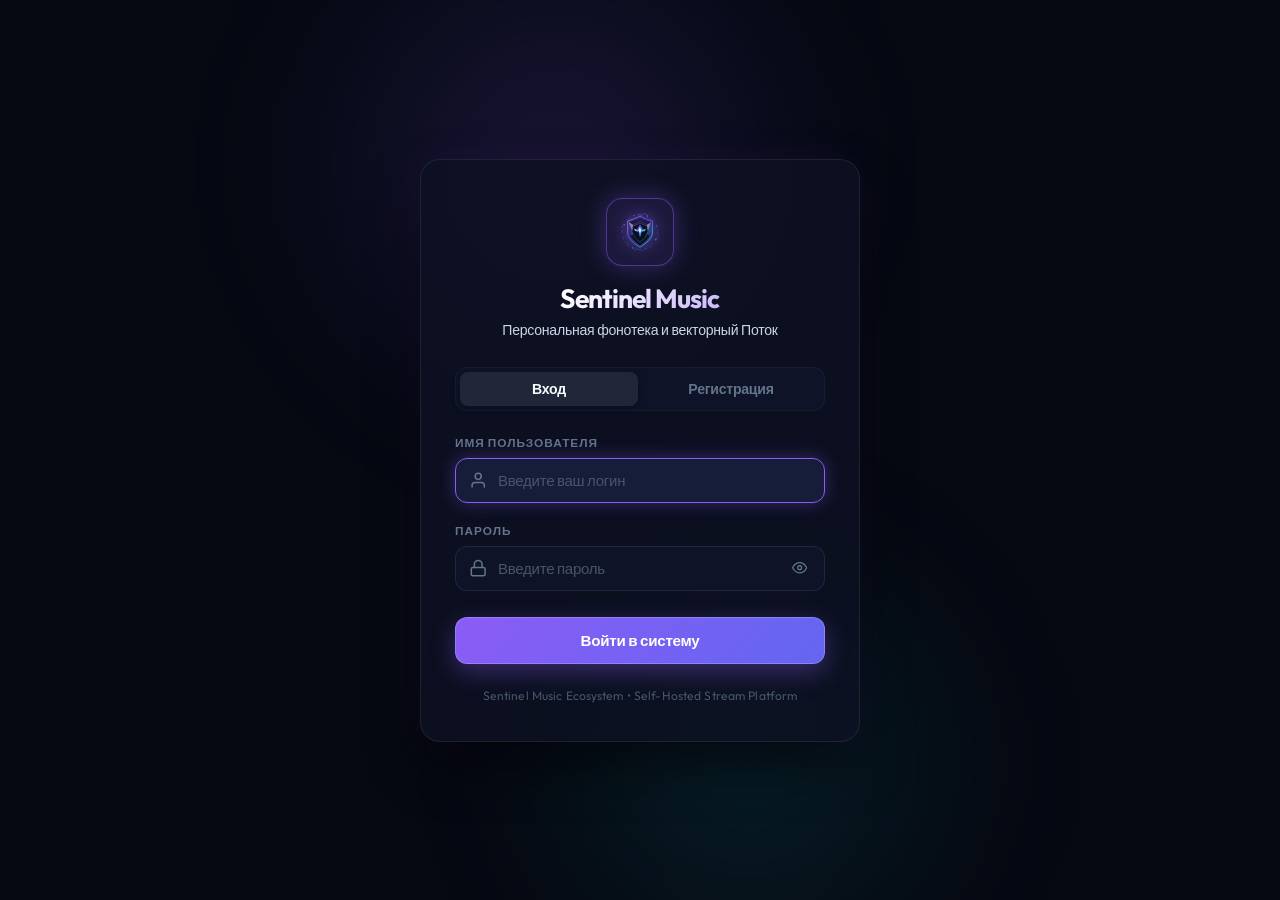
==== commit 0853d441: "feat: separate login page and cover thumbnails endpoint with disk cache" ====
--- a/frontend/index.html
+++ b/frontend/index.html
@@ -6,6 +6,14 @@
   <title>Sentinel Music — Фонотека и Поток</title>
   <link rel="icon" type="image/svg+xml" href="img/logo.svg">
   
+  <!-- Мгновенная проверка авторизации перед отрисовкой интерфейса -->
+  <script type="module">
+    import { getAuthToken } from './js/config.js';
+    if (!getAuthToken()) {
+      window.location.replace('login.html');
+    }
+  </script>
+
   <!-- Шрифт Outfit и модульные стили Sentinel Design System -->
   <link rel="stylesheet" href="libs/outfit/outfit.css">
   <link rel="stylesheet" href="styles/variables.css">
@@ -32,6 +40,6 @@
   <div id="app"></div>
 
   <!-- Модульный загрузчик приложения -->
-  <script type="module" src="js/app.js?v=1.6.9"></script>
+  <script type="module" src="js/app.js?v=1.7.0"></script>
 </body>
 </html>
--- a/frontend/styles/sidebar.css
+++ b/frontend/styles/sidebar.css
@@ -37,6 +37,8 @@
 .brand-logo-img {
   width: 38px;
   height: 38px;
+  border-radius: 9px;
+  object-fit: cover;
   filter: drop-shadow(0 2px 10px rgba(124, 58, 237, 0.45));
   transition: transform var(--transition-elastic);
 }
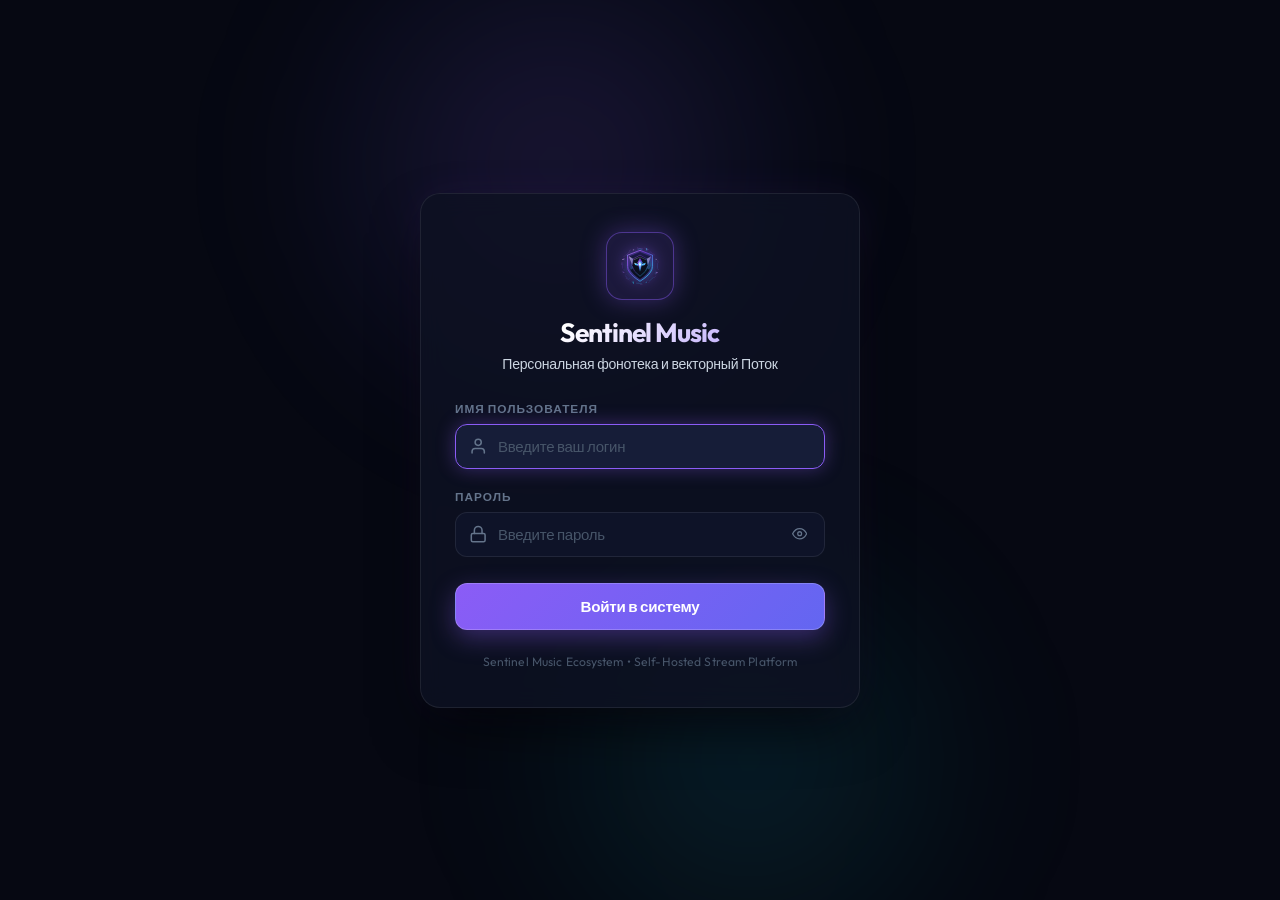
==== commit 82235ca6: "feat: full-screen settings, ssl generation, admin-only registration and task import API" ====
--- a/frontend/index.html
+++ b/frontend/index.html
@@ -33,6 +33,7 @@
   <link rel="stylesheet" href="styles/expanded-player.css?v=1.6.9">
   <link rel="stylesheet" href="styles/equalizer.css?v=1.6.8">
   <link rel="stylesheet" href="styles/toast.css">
+  <link rel="stylesheet" href="styles/settings-view.css">
 </head>
 <body>
 
--- a/frontend/styles/settings-view.css
+++ b/frontend/styles/settings-view.css
@@ -0,0 +1,127 @@
+/* Стили для полноценного экрана настроек (Settings View) */
+
+.settings-screen-container {
+  padding: 32px;
+  max-width: 1200px;
+  margin: 0 auto;
+  color: var(--text-primary);
+}
+
+.settings-screen-header {
+  margin-bottom: 28px;
+}
+
+.settings-screen-title {
+  font-size: 24px;
+  font-weight: 700;
+  display: flex;
+  align-items: center;
+  gap: 10px;
+  margin: 0 0 6px 0;
+}
+
+.settings-screen-subtitle {
+  color: var(--text-muted);
+  font-size: 14px;
+}
+
+/* Сетка карточек */
+.settings-grid {
+  display: grid;
+  grid-template-columns: repeat(auto-fit, minmax(380px, 1fr));
+  gap: 20px;
+}
+
+.settings-card {
+  background: var(--bg-card, rgba(255, 255, 255, 0.04));
+  border: 1px solid var(--border-color, rgba(255, 255, 255, 0.08));
+  border-radius: 14px;
+  padding: 24px;
+  display: flex;
+  flex-direction: column;
+}
+
+.settings-card-wide {
+  grid-column: 1 / -1;
+}
+
+.settings-card-header {
+  display: flex;
+  align-items: flex-start;
+  gap: 12px;
+  margin-bottom: 20px;
+}
+
+.settings-card-icon {
+  background: rgba(255, 255, 255, 0.06);
+  border-radius: 10px;
+  padding: 8px;
+  display: flex;
+  align-items: center;
+  justify-content: center;
+  color: var(--primary, #6366f1);
+}
+
+.settings-card-title {
+  font-size: 16px;
+  font-weight: 600;
+  margin: 0 0 4px 0;
+}
+
+.settings-card-desc {
+  font-size: 13px;
+  color: var(--text-muted);
+  line-height: 1.4;
+}
+
+.settings-form-row {
+  display: flex;
+  gap: 12px;
+  flex-wrap: wrap;
+}
+
+/* Баннер статуса SSL */
+.ssl-status-banner {
+  display: flex;
+  align-items: center;
+  gap: 10px;
+  background: rgba(255, 255, 255, 0.03);
+  border: 1px solid var(--border-color, rgba(255, 255, 255, 0.08));
+  border-radius: 10px;
+  padding: 12px 16px;
+  font-size: 13px;
+  color: var(--text-primary);
+}
+
+/* Список пользователей в настройках */
+.settings-users-list {
+  display: flex;
+  flex-direction: column;
+  gap: 8px;
+  max-height: 280px;
+  overflow-y: auto;
+}
+
+.settings-user-row {
+  display: flex;
+  justify-content: space-between;
+  align-items: center;
+  padding: 10px 14px;
+  background: rgba(255, 255, 255, 0.02);
+  border: 1px solid rgba(255, 255, 255, 0.05);
+  border-radius: 8px;
+  transition: background 0.2s ease;
+}
+
+.settings-user-row:hover {
+  background: rgba(255, 255, 255, 0.04);
+}
+
+.settings-user-badge-admin {
+  font-size: 11px;
+  background: rgba(99, 102, 241, 0.2);
+  color: #818cf8;
+  padding: 2px 8px;
+  border-radius: 4px;
+  font-weight: 600;
+}
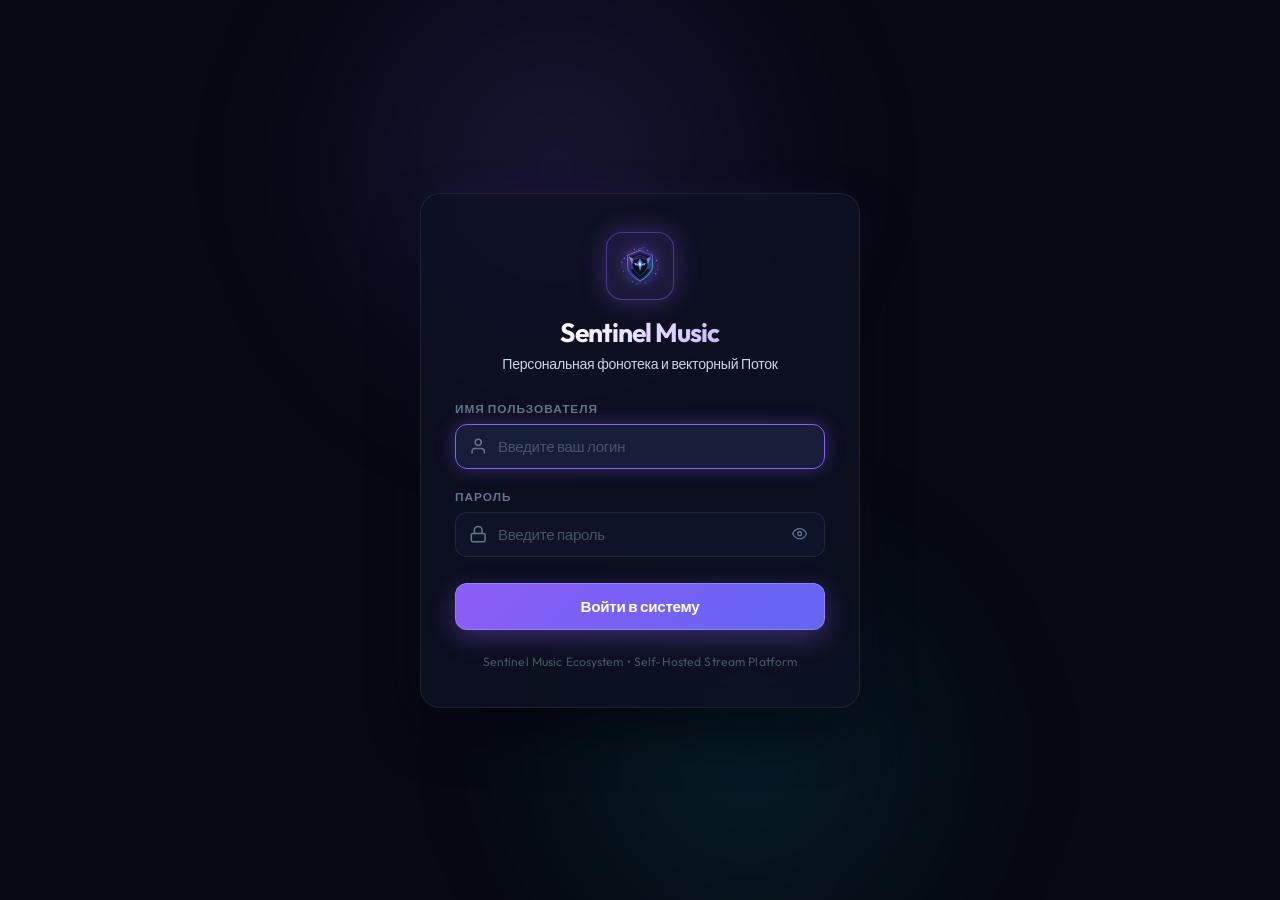
==== commit e30f53af: "fix(settings): unify settings in full screen view, remove duplicate header gear and modal" ====
--- a/frontend/index.html
+++ b/frontend/index.html
@@ -33,7 +33,7 @@
   <link rel="stylesheet" href="styles/expanded-player.css?v=1.6.9">
   <link rel="stylesheet" href="styles/equalizer.css?v=1.6.8">
   <link rel="stylesheet" href="styles/toast.css">
-  <link rel="stylesheet" href="styles/settings-view.css">
+  <link rel="stylesheet" href="styles/settings-view.css?v=1.7.1">
 </head>
 <body>
 
@@ -41,6 +41,6 @@
   <div id="app"></div>
 
   <!-- Модульный загрузчик приложения -->
-  <script type="module" src="js/app.js?v=1.7.0"></script>
+  <script type="module" src="js/app.js?v=1.7.1"></script>
 </body>
 </html>
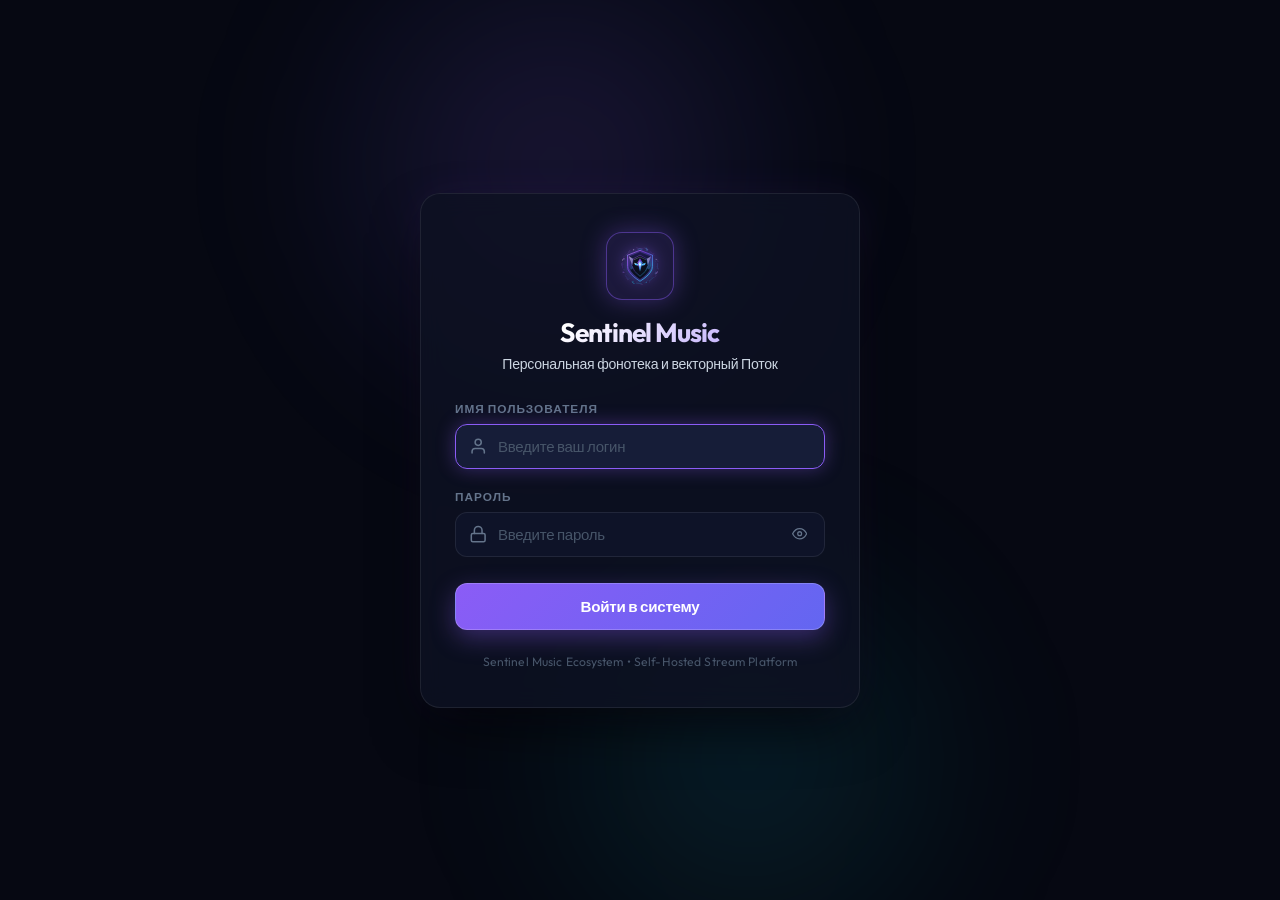
==== commit 9228faea: "fix(header): remove settings and qr buttons from top panel, keep them in settings view" ====
--- a/frontend/index.html
+++ b/frontend/index.html
@@ -18,7 +18,7 @@
   <link rel="stylesheet" href="libs/outfit/outfit.css">
   <link rel="stylesheet" href="styles/variables.css">
   <link rel="stylesheet" href="styles/layout.css?v=1.6.1">
-  <link rel="stylesheet" href="styles/header.css">
+  <link rel="stylesheet" href="styles/header.css?v=1.7.2">
   <link rel="stylesheet" href="styles/sidebar.css?v=1.6.2">
   <link rel="stylesheet" href="styles/stream.css?v=1.6.6">
   <link rel="stylesheet" href="styles/tracklist.css?v=1.6.3">
@@ -33,7 +33,7 @@
   <link rel="stylesheet" href="styles/expanded-player.css?v=1.6.9">
   <link rel="stylesheet" href="styles/equalizer.css?v=1.6.8">
   <link rel="stylesheet" href="styles/toast.css">
-  <link rel="stylesheet" href="styles/settings-view.css?v=1.7.1">
+  <link rel="stylesheet" href="styles/settings-view.css?v=1.7.2">
 </head>
 <body>
 
@@ -41,6 +41,6 @@
   <div id="app"></div>
 
   <!-- Модульный загрузчик приложения -->
-  <script type="module" src="js/app.js?v=1.7.1"></script>
+  <script type="module" src="js/app.js?v=1.7.2"></script>
 </body>
 </html>
